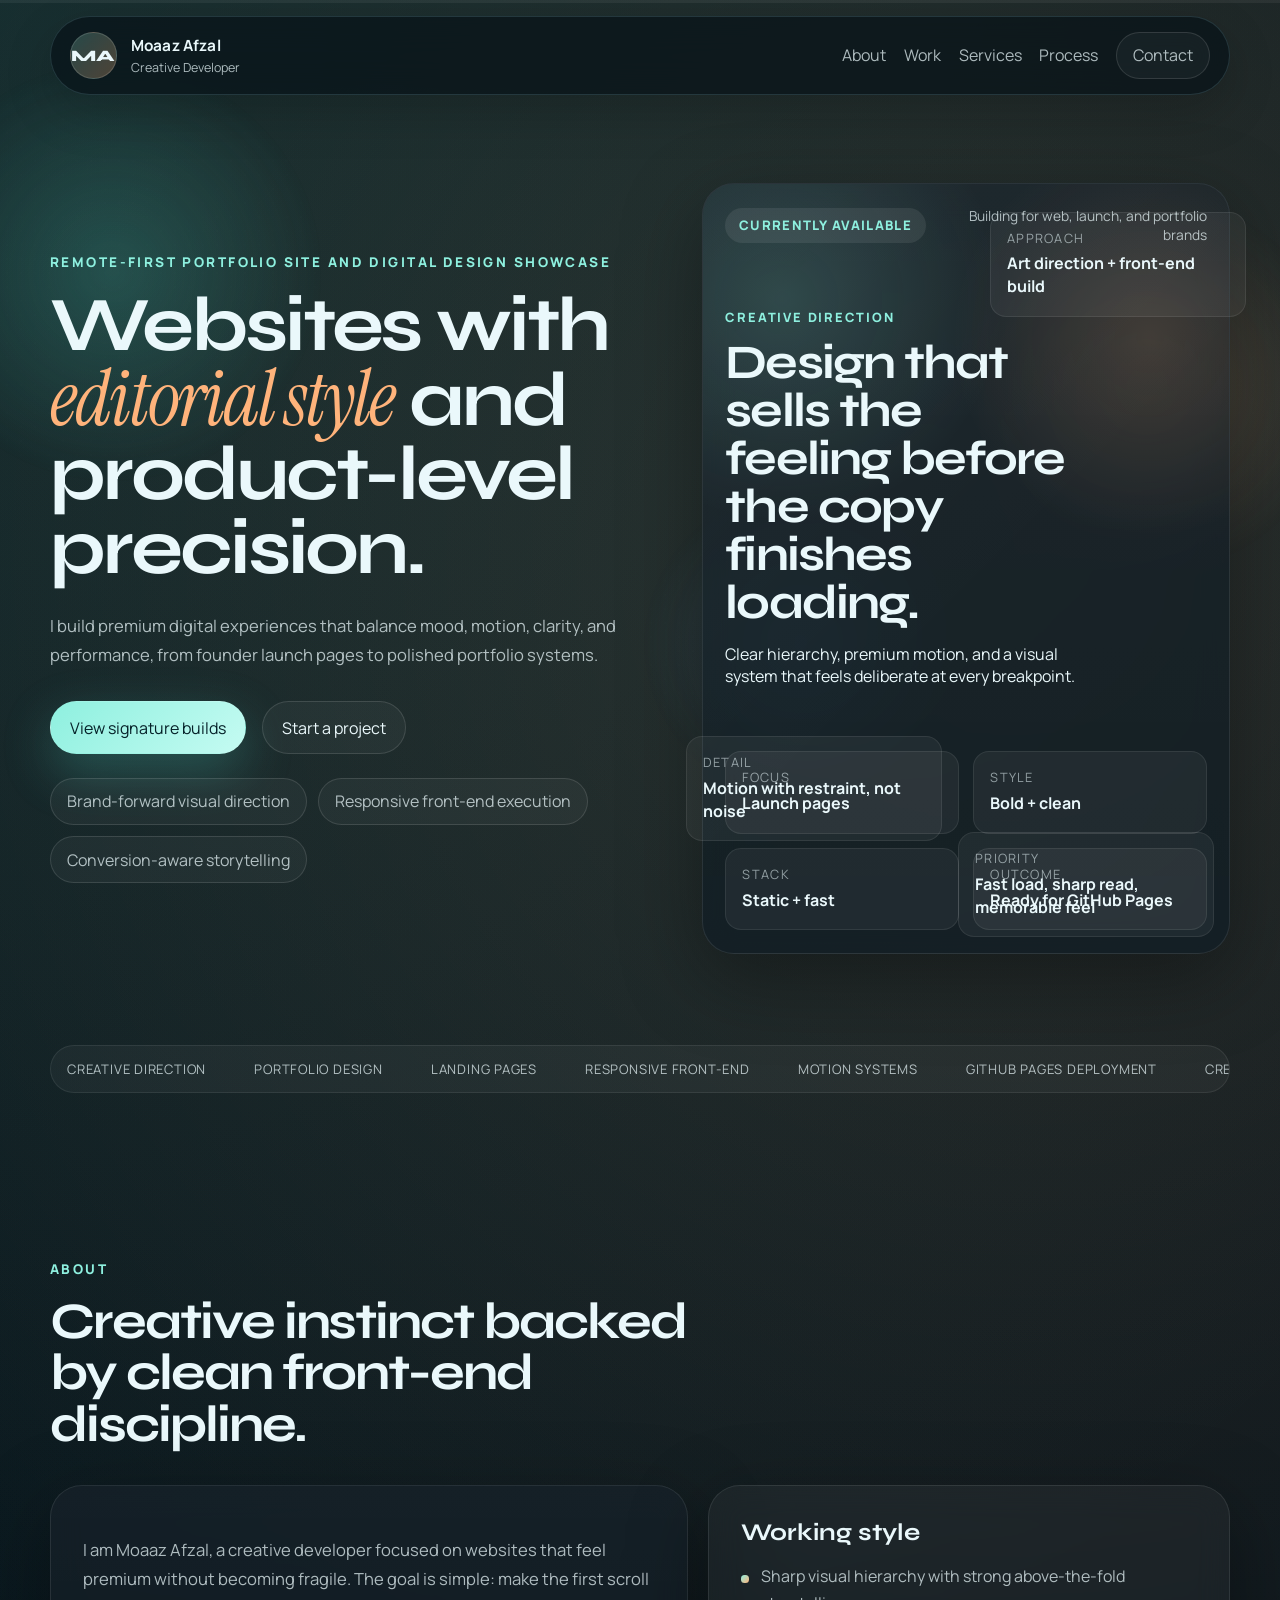
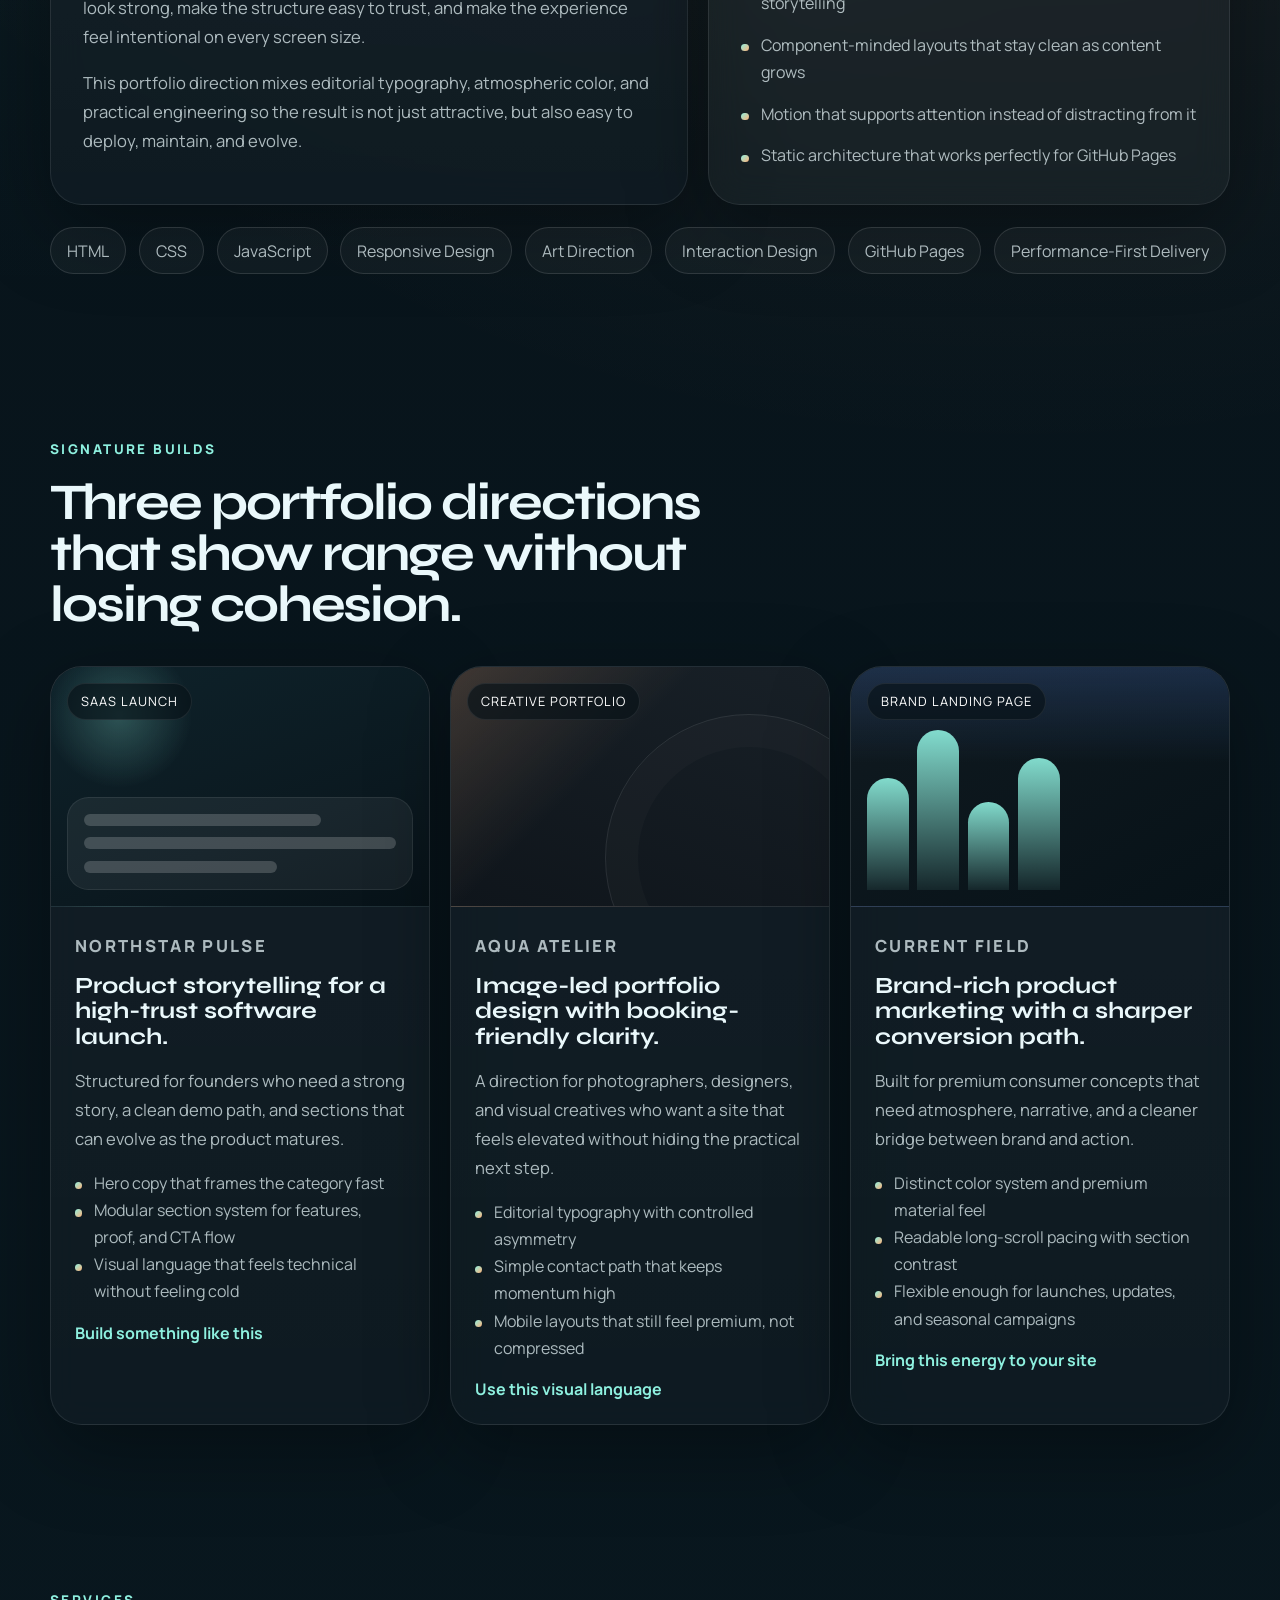
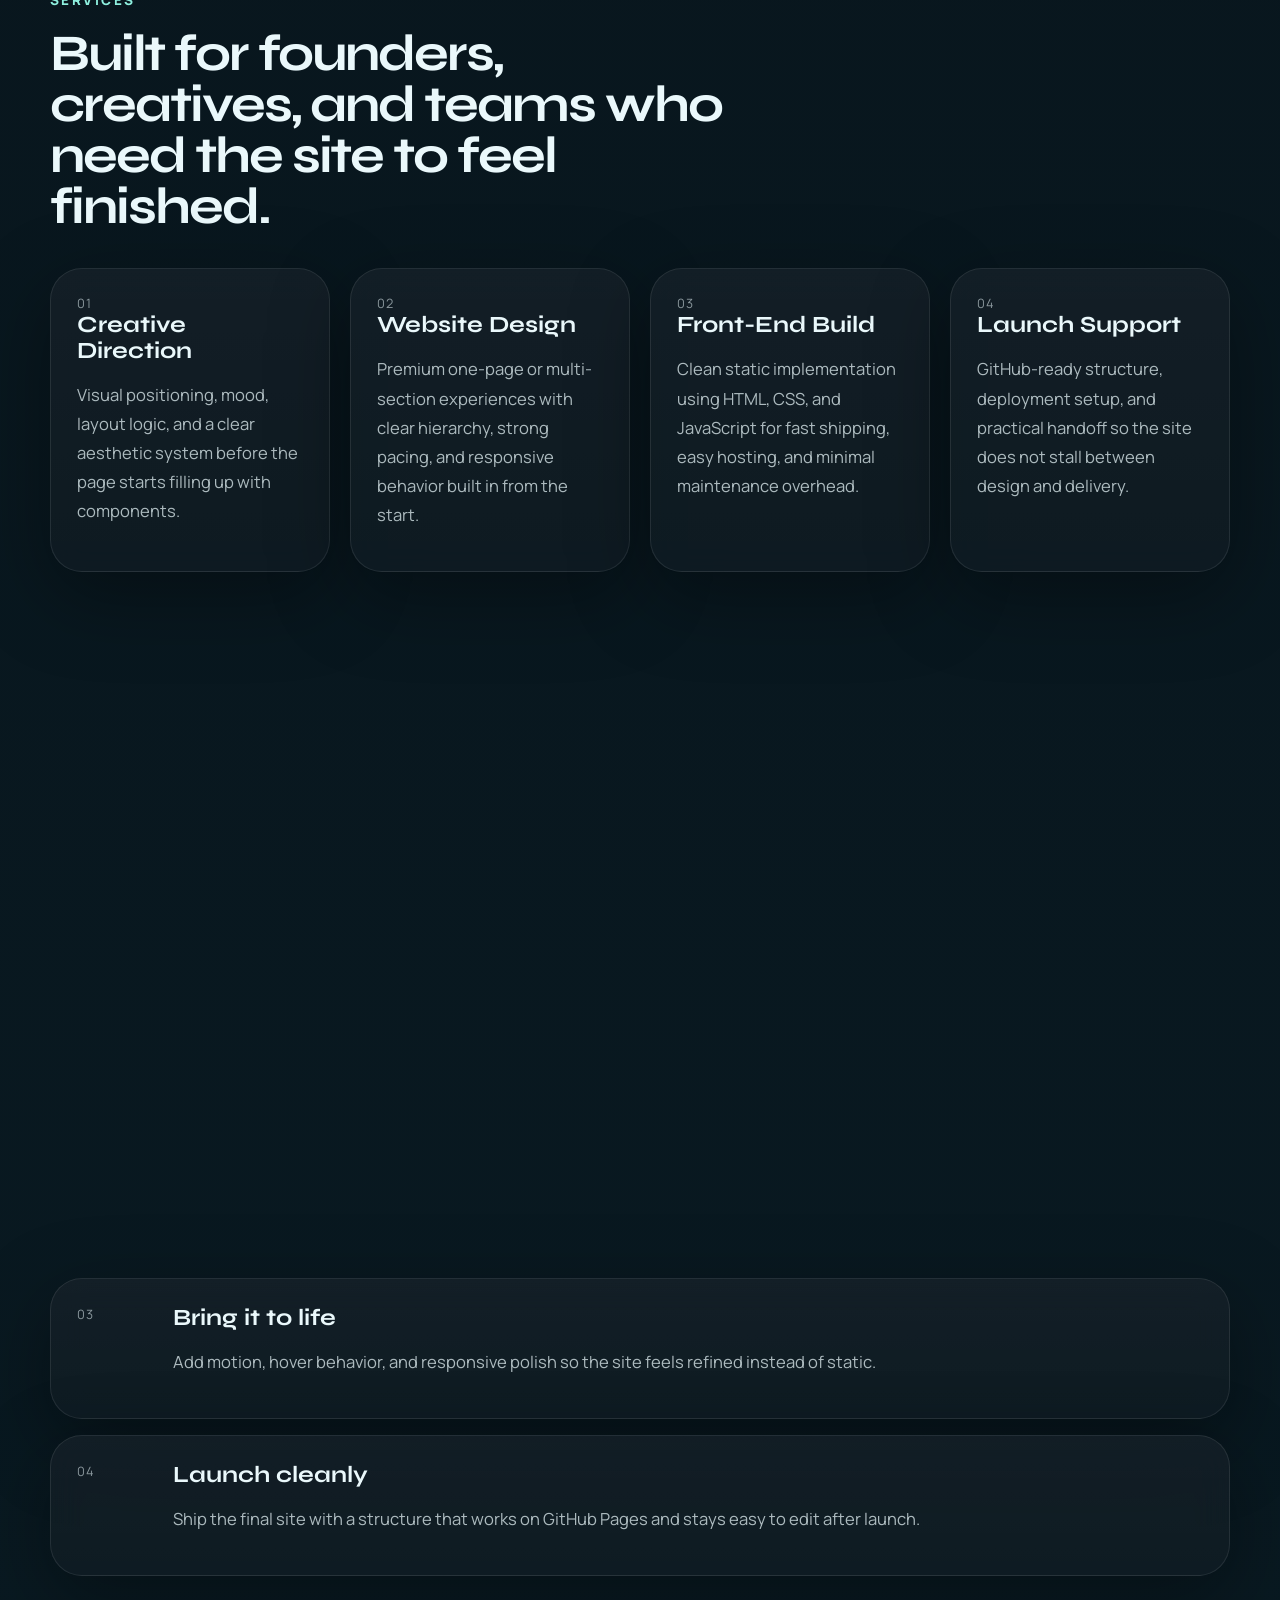
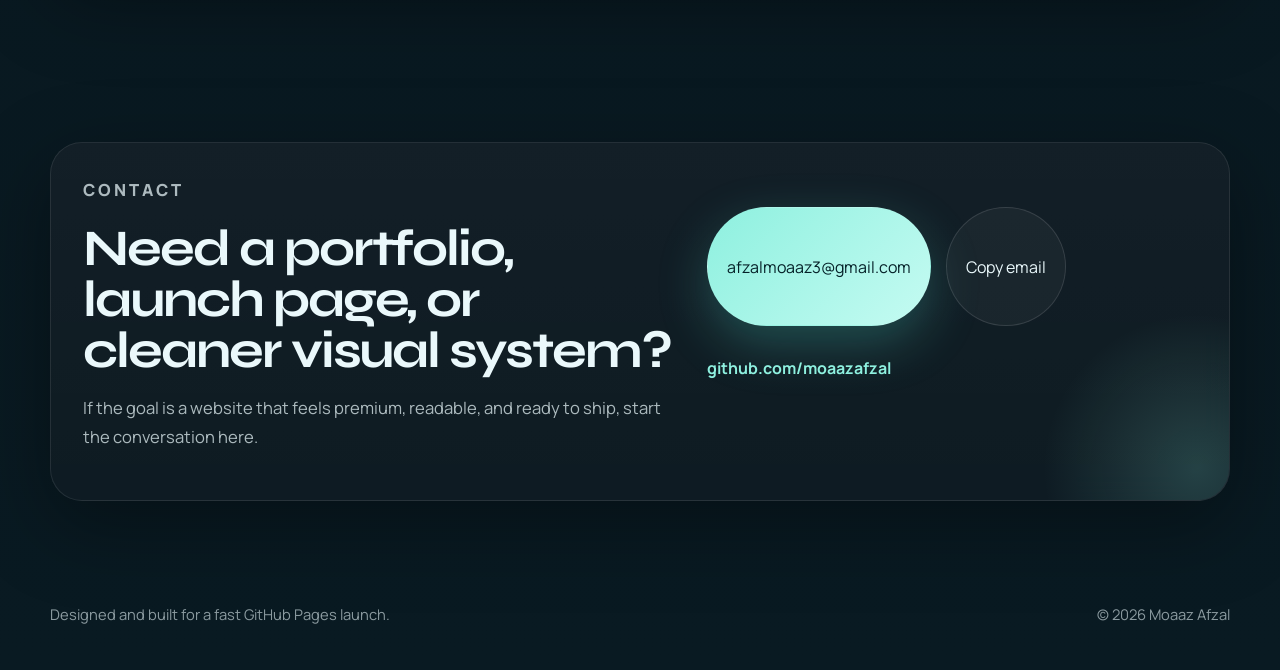
==== index.html @ 8d968d00 "Create portfolio site" ====
<!DOCTYPE html>
<html lang="en">
  <head>
    <meta charset="UTF-8" />
    <meta name="viewport" content="width=device-width, initial-scale=1.0" />
    <title>Moaaz Afzal | Creative Developer Portfolio</title>
    <meta
      name="description"
      content="Creative developer portfolio for Moaaz Afzal. Premium websites, launch-ready interfaces, and bold digital experiences."
    />
    <meta property="og:title" content="Moaaz Afzal | Creative Developer Portfolio" />
    <meta
      property="og:description"
      content="Premium websites, launch-ready interfaces, and bold digital experiences."
    />
    <meta property="og:type" content="website" />
    <link rel="icon" href="assets/favicon.svg" type="image/svg+xml" />
    <link rel="preconnect" href="https://fonts.googleapis.com" />
    <link rel="preconnect" href="https://fonts.gstatic.com" crossorigin />
    <link
      href="https://fonts.googleapis.com/css2?family=Instrument+Serif:ital@0;1&family=Manrope:wght@400;500;600;700;800&family=Syne:wght@500;700;800&display=swap"
      rel="stylesheet"
    />
    <link rel="stylesheet" href="styles.css" />
    <script defer src="script.js"></script>
  </head>
  <body>
    <div class="backdrop" aria-hidden="true">
      <span class="orb orb-a"></span>
      <span class="orb orb-b"></span>
      <span class="orb orb-c"></span>
      <span class="grid-overlay"></span>
      <span class="noise-overlay"></span>
    </div>

    <div class="scroll-progress" aria-hidden="true">
      <span id="scroll-progress-bar"></span>
    </div>

    <header class="site-header">
      <a class="brand" href="#top" aria-label="Back to top">
        <span class="brand-mark">MA</span>
        <span class="brand-copy">
          <strong>Moaaz Afzal</strong>
          <small>Creative Developer</small>
        </span>
      </a>

      <button
        class="menu-toggle"
        type="button"
        aria-expanded="false"
        aria-controls="site-nav"
      >
        Menu
      </button>

      <nav class="site-nav" id="site-nav">
        <a href="#about">About</a>
        <a href="#work">Work</a>
        <a href="#services">Services</a>
        <a href="#process">Process</a>
        <a href="#contact" class="nav-pill">Contact</a>
      </nav>
    </header>

    <main>
      <section class="section hero" id="top">
        <div class="hero-copy reveal">
          <p class="eyebrow">Remote-first portfolio site and digital design showcase</p>
          <h1>
            Websites with
            <span>editorial style</span>
            and product-level precision.
          </h1>
          <p class="lead">
            I build premium digital experiences that balance mood, motion, clarity,
            and performance, from founder launch pages to polished portfolio systems.
          </p>

          <div class="hero-actions">
            <a class="button button-primary" href="#work">View signature builds</a>
            <a class="button button-secondary" href="#contact">Start a project</a>
          </div>

          <ul class="hero-points">
            <li>Brand-forward visual direction</li>
            <li>Responsive front-end execution</li>
            <li>Conversion-aware storytelling</li>
          </ul>
        </div>

        <div class="hero-visual reveal">
          <article class="showcase-card tilt-card">
            <div class="showcase-header">
              <span class="pill">Currently available</span>
              <span class="status-indicator">Building for web, launch, and portfolio brands</span>
            </div>

            <div class="showcase-body">
              <p class="showcase-label">Creative direction</p>
              <h2>Design that sells the feeling before the copy finishes loading.</h2>
              <p>
                Clear hierarchy, premium motion, and a visual system that feels
                deliberate at every breakpoint.
              </p>
            </div>

            <div class="signal-grid">
              <div>
                <span>Focus</span>
                <strong>Launch pages</strong>
              </div>
              <div>
                <span>Style</span>
                <strong>Bold + clean</strong>
              </div>
              <div>
                <span>Stack</span>
                <strong>Static + fast</strong>
              </div>
              <div>
                <span>Outcome</span>
                <strong>Ready for GitHub Pages</strong>
              </div>
            </div>
          </article>

          <div class="floating-panel floating-panel-a">
            <span class="floating-label">Approach</span>
            <strong>Art direction + front-end build</strong>
          </div>

          <div class="floating-panel floating-panel-b">
            <span class="floating-label">Detail</span>
            <strong>Motion with restraint, not noise</strong>
          </div>

          <div class="floating-panel floating-panel-c">
            <span class="floating-label">Priority</span>
            <strong>Fast load, sharp read, memorable feel</strong>
          </div>
        </div>
      </section>

      <section class="section marquee-section reveal" aria-label="Portfolio disciplines">
        <div class="marquee">
          <div class="marquee-track">
            <span>Creative Direction</span>
            <span>Portfolio Design</span>
            <span>Landing Pages</span>
            <span>Responsive Front-End</span>
            <span>Motion Systems</span>
            <span>GitHub Pages Deployment</span>
            <span>Creative Direction</span>
            <span>Portfolio Design</span>
            <span>Landing Pages</span>
            <span>Responsive Front-End</span>
            <span>Motion Systems</span>
            <span>GitHub Pages Deployment</span>
          </div>
        </div>
      </section>

      <section class="section split-section" id="about">
        <div class="section-heading reveal">
          <p class="eyebrow">About</p>
          <h2>Creative instinct backed by clean front-end discipline.</h2>
        </div>

        <div class="split-grid">
          <article class="panel reveal">
            <p class="panel-copy">
              I am Moaaz Afzal, a creative developer focused on websites that feel
              premium without becoming fragile. The goal is simple: make the first
              scroll look strong, make the structure easy to trust, and make the
              experience feel intentional on every screen size.
            </p>
            <p class="panel-copy">
              This portfolio direction mixes editorial typography, atmospheric color,
              and practical engineering so the result is not just attractive, but
              also easy to deploy, maintain, and evolve.
            </p>
          </article>

          <aside class="panel panel-compact reveal">
            <h3>Working style</h3>
            <ul class="feature-list">
              <li>Sharp visual hierarchy with strong above-the-fold storytelling</li>
              <li>Component-minded layouts that stay clean as content grows</li>
              <li>Motion that supports attention instead of distracting from it</li>
              <li>Static architecture that works perfectly for GitHub Pages</li>
            </ul>
          </aside>
        </div>

        <div class="toolkit reveal">
          <span>HTML</span>
          <span>CSS</span>
          <span>JavaScript</span>
          <span>Responsive Design</span>
          <span>Art Direction</span>
          <span>Interaction Design</span>
          <span>GitHub Pages</span>
          <span>Performance-First Delivery</span>
        </div>
      </section>

      <section class="section" id="work">
        <div class="section-heading reveal">
          <p class="eyebrow">Signature Builds</p>
          <h2>Three portfolio directions that show range without losing cohesion.</h2>
        </div>

        <div class="projects-grid">
          <article class="project-card reveal">
            <div class="project-surface surface-saas">
              <span class="surface-chip">SaaS Launch</span>
              <div class="surface-window">
                <span></span>
                <span></span>
                <span></span>
              </div>
            </div>
            <div class="project-content">
              <p class="project-type">Northstar Pulse</p>
              <h3>Product storytelling for a high-trust software launch.</h3>
              <p>
                Structured for founders who need a strong story, a clean demo path,
                and sections that can evolve as the product matures.
              </p>
              <ul class="project-points">
                <li>Hero copy that frames the category fast</li>
                <li>Modular section system for features, proof, and CTA flow</li>
                <li>Visual language that feels technical without feeling cold</li>
              </ul>
              <a href="#contact" class="text-link">Build something like this</a>
            </div>
          </article>

          <article class="project-card reveal">
            <div class="project-surface surface-editorial">
              <span class="surface-chip">Creative Portfolio</span>
              <div class="surface-arc"></div>
            </div>
            <div class="project-content">
              <p class="project-type">Aqua Atelier</p>
              <h3>Image-led portfolio design with booking-friendly clarity.</h3>
              <p>
                A direction for photographers, designers, and visual creatives who
                want a site that feels elevated without hiding the practical next step.
              </p>
              <ul class="project-points">
                <li>Editorial typography with controlled asymmetry</li>
                <li>Simple contact path that keeps momentum high</li>
                <li>Mobile layouts that still feel premium, not compressed</li>
              </ul>
              <a href="#contact" class="text-link">Use this visual language</a>
            </div>
          </article>

          <article class="project-card reveal">
            <div class="project-surface surface-brand">
              <span class="surface-chip">Brand Landing Page</span>
              <div class="surface-stripes">
                <span></span>
                <span></span>
                <span></span>
                <span></span>
              </div>
            </div>
            <div class="project-content">
              <p class="project-type">Current Field</p>
              <h3>Brand-rich product marketing with a sharper conversion path.</h3>
              <p>
                Built for premium consumer concepts that need atmosphere, narrative,
                and a cleaner bridge between brand and action.
              </p>
              <ul class="project-points">
                <li>Distinct color system and premium material feel</li>
                <li>Readable long-scroll pacing with section contrast</li>
                <li>Flexible enough for launches, updates, and seasonal campaigns</li>
              </ul>
              <a href="#contact" class="text-link">Bring this energy to your site</a>
            </div>
          </article>
        </div>
      </section>

      <section class="section" id="services">
        <div class="section-heading reveal">
          <p class="eyebrow">Services</p>
          <h2>Built for founders, creatives, and teams who need the site to feel finished.</h2>
        </div>

        <div class="services-grid">
          <article class="service-card reveal">
            <span class="service-index">01</span>
            <h3>Creative Direction</h3>
            <p>
              Visual positioning, mood, layout logic, and a clear aesthetic system
              before the page starts filling up with components.
            </p>
          </article>

          <article class="service-card reveal">
            <span class="service-index">02</span>
            <h3>Website Design</h3>
            <p>
              Premium one-page or multi-section experiences with clear hierarchy,
              strong pacing, and responsive behavior built in from the start.
            </p>
          </article>

          <article class="service-card reveal">
            <span class="service-index">03</span>
            <h3>Front-End Build</h3>
            <p>
              Clean static implementation using HTML, CSS, and JavaScript for fast
              shipping, easy hosting, and minimal maintenance overhead.
            </p>
          </article>

          <article class="service-card reveal">
            <span class="service-index">04</span>
            <h3>Launch Support</h3>
            <p>
              GitHub-ready structure, deployment setup, and practical handoff so the
              site does not stall between design and delivery.
            </p>
          </article>
        </div>
      </section>

      <section class="section" id="process">
        <div class="section-heading reveal">
          <p class="eyebrow">Process</p>
          <h2>A lean workflow that keeps design quality high and execution tight.</h2>
        </div>

        <div class="timeline">
          <article class="timeline-step reveal">
            <span class="timeline-number">01</span>
            <div>
              <h3>Frame the story</h3>
              <p>
                Decide what the visitor should feel, understand, and do in the first
                sixty seconds of the experience.
              </p>
            </div>
          </article>

          <article class="timeline-step reveal">
            <span class="timeline-number">02</span>
            <div>
              <h3>Shape the interface</h3>
              <p>
                Build a layout system with intentional contrast, readable rhythm,
                and components that can scale with the content.
              </p>
            </div>
          </article>

          <article class="timeline-step reveal">
            <span class="timeline-number">03</span>
            <div>
              <h3>Bring it to life</h3>
              <p>
                Add motion, hover behavior, and responsive polish so the site feels
                refined instead of static.
              </p>
            </div>
          </article>

          <article class="timeline-step reveal">
            <span class="timeline-number">04</span>
            <div>
              <h3>Launch cleanly</h3>
              <p>
                Ship the final site with a structure that works on GitHub Pages and
                stays easy to edit after launch.
              </p>
            </div>
          </article>
        </div>
      </section>

      <section class="section contact-section" id="contact">
        <div class="contact-panel reveal">
          <div class="contact-copy">
            <p class="eyebrow">Contact</p>
            <h2>Need a portfolio, launch page, or cleaner visual system?</h2>
            <p>
              If the goal is a website that feels premium, readable, and ready to
              ship, start the conversation here.
            </p>
          </div>

          <div class="contact-actions">
            <a class="button button-primary" href="mailto:afzalmoaaz3@gmail.com">
              afzalmoaaz3@gmail.com
            </a>
            <button class="button button-secondary" id="copy-email" type="button">
              Copy email
            </button>
            <a class="text-link contact-link" href="https://github.com/moaazafzal" target="_blank" rel="noreferrer">
              github.com/moaazafzal
            </a>
          </div>
        </div>
      </section>
    </main>

    <footer class="site-footer">
      <p>Designed and built for a fast GitHub Pages launch.</p>
      <p>&copy; <span id="year"></span> Moaaz Afzal</p>
    </footer>
  </body>
</html>
---- styles.css ----
:root {
  --bg: #071218;
  --bg-soft: rgba(255, 255, 255, 0.05);
  --surface: rgba(10, 22, 30, 0.74);
  --surface-strong: rgba(8, 18, 24, 0.9);
  --line: rgba(173, 241, 255, 0.14);
  --text: #eaf8fb;
  --muted: rgba(234, 248, 251, 0.72);
  --accent: #8ef0df;
  --accent-strong: #4fd2c2;
  --accent-alt: #ffb37b;
  --shadow: 0 24px 80px rgba(0, 0, 0, 0.34);
  --radius-xl: 32px;
  --radius-lg: 22px;
  --radius-md: 16px;
  --max-width: 1180px;
}

*,
*::before,
*::after {
  box-sizing: border-box;
}

html {
  scroll-behavior: smooth;
}

body {
  margin: 0;
  min-height: 100vh;
  font-family: "Manrope", sans-serif;
  color: var(--text);
  background:
    radial-gradient(circle at top left, rgba(79, 210, 194, 0.12), transparent 34%),
    radial-gradient(circle at 80% 10%, rgba(255, 179, 123, 0.14), transparent 30%),
    linear-gradient(180deg, #071218 0%, #08141b 30%, #091a22 100%);
  overflow-x: hidden;
}

::selection {
  background: rgba(142, 240, 223, 0.28);
  color: #fff;
}

a {
  color: inherit;
  text-decoration: none;
}

img {
  max-width: 100%;
  display: block;
}

button,
a.button {
  font: inherit;
}

.backdrop {
  position: fixed;
  inset: 0;
  pointer-events: none;
  overflow: hidden;
  z-index: -1;
}

.orb {
  position: absolute;
  border-radius: 999px;
  filter: blur(10px);
  opacity: 0.8;
  animation: float 16s ease-in-out infinite;
}

.orb-a {
  width: 26rem;
  height: 26rem;
  left: -6rem;
  top: 4rem;
  background: radial-gradient(circle, rgba(80, 221, 201, 0.26), transparent 72%);
}

.orb-b {
  width: 24rem;
  height: 24rem;
  right: -4rem;
  top: 12rem;
  background: radial-gradient(circle, rgba(255, 179, 123, 0.24), transparent 70%);
  animation-delay: -6s;
}

.orb-c {
  width: 20rem;
  height: 20rem;
  left: 50%;
  bottom: 6rem;
  background: radial-gradient(circle, rgba(91, 171, 255, 0.18), transparent 70%);
  animation-delay: -12s;
}

.grid-overlay {
  position: absolute;
  inset: 0;
  background-image:
    linear-gradient(rgba(255, 255, 255, 0.04) 1px, transparent 1px),
    linear-gradient(90deg, rgba(255, 255, 255, 0.04) 1px, transparent 1px);
  background-size: 4.5rem 4.5rem;
  mask-image: linear-gradient(180deg, rgba(0, 0, 0, 0.6), transparent 92%);
  opacity: 0.18;
}

.noise-overlay {
  position: absolute;
  inset: 0;
  background-image:
    radial-gradient(rgba(255, 255, 255, 0.08) 0.8px, transparent 0.8px);
  background-size: 14px 14px;
  opacity: 0.05;
}

.scroll-progress {
  position: fixed;
  inset: 0 0 auto;
  height: 3px;
  background: rgba(255, 255, 255, 0.06);
  z-index: 30;
}

#scroll-progress-bar {
  display: block;
  width: 0;
  height: 100%;
  background: linear-gradient(90deg, var(--accent), var(--accent-alt));
  box-shadow: 0 0 20px rgba(79, 210, 194, 0.45);
}

.site-header,
.section,
.site-footer {
  width: min(calc(100% - 2rem), var(--max-width));
  margin: 0 auto;
}

.site-header {
  position: sticky;
  top: 1rem;
  z-index: 20;
  display: flex;
  align-items: center;
  justify-content: space-between;
  gap: 1rem;
  margin-top: 1rem;
  padding: 0.95rem 1.2rem;
  border: 1px solid var(--line);
  border-radius: 999px;
  background: rgba(8, 18, 24, 0.72);
  backdrop-filter: blur(18px);
  box-shadow: 0 18px 48px rgba(0, 0, 0, 0.18);
}

.brand {
  display: flex;
  align-items: center;
  gap: 0.9rem;
}

.brand-mark {
  display: grid;
  place-items: center;
  width: 2.9rem;
  height: 2.9rem;
  border-radius: 50%;
  font-family: "Syne", sans-serif;
  font-weight: 800;
  background:
    linear-gradient(135deg, rgba(142, 240, 223, 0.22), rgba(255, 179, 123, 0.28));
  border: 1px solid rgba(255, 255, 255, 0.14);
}

.brand-copy {
  display: flex;
  flex-direction: column;
  gap: 0.15rem;
}

.brand-copy strong {
  font-size: 0.96rem;
  letter-spacing: 0.01em;
}

.brand-copy small {
  color: var(--muted);
  font-size: 0.78rem;
}

.site-nav {
  display: flex;
  align-items: center;
  gap: 1.1rem;
}

.site-nav a {
  color: var(--muted);
  transition: color 180ms ease;
}

.site-nav a:hover,
.site-nav a:focus-visible {
  color: var(--text);
}

.nav-pill {
  padding: 0.7rem 1rem;
  border-radius: 999px;
  border: 1px solid rgba(255, 255, 255, 0.12);
  background: rgba(255, 255, 255, 0.04);
}

.menu-toggle {
  display: none;
  padding: 0.7rem 1rem;
  border: 1px solid var(--line);
  border-radius: 999px;
  color: var(--text);
  background: rgba(255, 255, 255, 0.04);
  cursor: pointer;
}

.section {
  padding: 5.2rem 0;
}

.hero {
  display: grid;
  grid-template-columns: minmax(0, 1.08fr) minmax(0, 0.92fr);
  gap: 2rem;
  align-items: center;
  padding-top: 5.5rem;
}

.eyebrow {
  margin: 0 0 1.15rem;
  color: var(--accent);
  font-size: 0.84rem;
  font-weight: 800;
  letter-spacing: 0.18em;
  text-transform: uppercase;
}

.hero h1,
.section-heading h2,
.contact-copy h2 {
  margin: 0;
  font-family: "Syne", sans-serif;
  font-size: clamp(2.7rem, 6vw, 5.6rem);
  line-height: 0.96;
  letter-spacing: -0.04em;
}

.hero h1 span {
  display: inline-block;
  color: var(--accent-alt);
  font-family: "Instrument Serif", serif;
  font-style: italic;
  font-weight: 400;
  letter-spacing: -0.03em;
}

.lead,
.panel-copy,
.project-content p,
.service-card p,
.timeline-step p,
.contact-copy p {
  color: var(--muted);
  line-height: 1.75;
  font-size: 1.04rem;
}

.lead {
  max-width: 40rem;
  margin: 1.6rem 0 0;
}

.hero-actions,
.contact-actions {
  display: flex;
  flex-wrap: wrap;
  gap: 0.95rem;
  margin: 2rem 0 1.5rem;
}

.button {
  display: inline-flex;
  align-items: center;
  justify-content: center;
  gap: 0.5rem;
  min-height: 3.25rem;
  padding: 0.9rem 1.2rem;
  border-radius: 999px;
  border: 1px solid transparent;
  cursor: pointer;
  transition:
    transform 180ms ease,
    box-shadow 180ms ease,
    border-color 180ms ease,
    background 180ms ease;
}

.button:hover,
.button:focus-visible {
  transform: translateY(-2px);
}

.button-primary {
  background: linear-gradient(135deg, var(--accent), #c5fbf2);
  color: #052128;
  box-shadow: 0 18px 50px rgba(79, 210, 194, 0.28);
  font-weight: 800;
}

.button-secondary {
  background: rgba(255, 255, 255, 0.04);
  border-color: rgba(255, 255, 255, 0.12);
  color: var(--text);
}

.hero-points,
.feature-list,
.project-points {
  list-style: none;
  padding: 0;
  margin: 0;
}

.hero-points {
  display: flex;
  flex-wrap: wrap;
  gap: 0.7rem;
}

.hero-points li,
.toolkit span {
  padding: 0.72rem 1rem;
  border-radius: 999px;
  border: 1px solid rgba(255, 255, 255, 0.12);
  background: rgba(255, 255, 255, 0.04);
  color: var(--muted);
}

.hero-visual {
  position: relative;
  min-height: 34rem;
}

.showcase-card,
.panel,
.project-card,
.service-card,
.timeline-step,
.contact-panel {
  background:
    linear-gradient(180deg, rgba(255, 255, 255, 0.04), rgba(255, 255, 255, 0.02)),
    var(--surface);
  border: 1px solid rgba(255, 255, 255, 0.09);
  border-radius: var(--radius-xl);
  box-shadow: var(--shadow);
  backdrop-filter: blur(16px);
}

.showcase-card {
  position: relative;
  padding: 1.4rem;
  overflow: hidden;
  transform-style: preserve-3d;
  transition: transform 220ms ease;
  will-change: transform;
}

.showcase-card::before {
  content: "";
  position: absolute;
  inset: 0;
  background:
    radial-gradient(circle at 15% 15%, rgba(142, 240, 223, 0.16), transparent 28%),
    radial-gradient(circle at 85% 20%, rgba(255, 179, 123, 0.14), transparent 26%),
    linear-gradient(135deg, rgba(255, 255, 255, 0.03), transparent 55%);
  pointer-events: none;
}

.showcase-header,
.showcase-body,
.signal-grid {
  position: relative;
  z-index: 1;
}

.showcase-header {
  display: flex;
  align-items: center;
  justify-content: space-between;
  gap: 1rem;
}

.pill {
  display: inline-flex;
  align-items: center;
  gap: 0.45rem;
  padding: 0.55rem 0.85rem;
  border-radius: 999px;
  background: rgba(255, 255, 255, 0.08);
  color: var(--accent);
  font-size: 0.82rem;
  font-weight: 800;
  text-transform: uppercase;
  letter-spacing: 0.1em;
}

.status-indicator {
  color: var(--muted);
  font-size: 0.86rem;
  max-width: 16rem;
  text-align: right;
}

.showcase-body {
  padding: 4rem 0 3rem;
}

.showcase-label,
.project-type {
  margin: 0 0 0.8rem;
  color: var(--accent);
  font-size: 0.8rem;
  font-weight: 800;
  letter-spacing: 0.14em;
  text-transform: uppercase;
}

.showcase-body h2 {
  margin: 0;
  max-width: 22rem;
  font-family: "Syne", sans-serif;
  font-size: clamp(2rem, 4vw, 3rem);
  line-height: 1;
  letter-spacing: -0.04em;
}

.showcase-body p:last-child {
  max-width: 22rem;
}

.signal-grid {
  display: grid;
  grid-template-columns: repeat(2, minmax(0, 1fr));
  gap: 0.9rem;
}

.signal-grid div,
.floating-panel {
  padding: 1rem 1rem 1.1rem;
  border-radius: var(--radius-md);
  background: rgba(255, 255, 255, 0.05);
  border: 1px solid rgba(255, 255, 255, 0.08);
}

.signal-grid span,
.floating-label,
.service-index,
.timeline-number {
  display: block;
  color: rgba(234, 248, 251, 0.56);
  font-size: 0.8rem;
  letter-spacing: 0.1em;
  text-transform: uppercase;
}

.signal-grid strong,
.floating-panel strong {
  display: block;
  margin-top: 0.35rem;
  font-size: 1rem;
  line-height: 1.45;
}

.floating-panel {
  position: absolute;
  max-width: 16rem;
  animation: bob 12s ease-in-out infinite;
}

.floating-panel-a {
  top: 1.8rem;
  right: -1rem;
}

.floating-panel-b {
  bottom: 7rem;
  left: -1rem;
  animation-delay: -5s;
}

.floating-panel-c {
  right: 1rem;
  bottom: 1rem;
  animation-delay: -9s;
}

.marquee-section {
  padding-top: 0.5rem;
}

.marquee {
  overflow: hidden;
  border: 1px solid rgba(255, 255, 255, 0.08);
  border-radius: 999px;
  background: rgba(255, 255, 255, 0.04);
}

.marquee-track {
  display: flex;
  gap: 1rem;
  width: max-content;
  padding: 0.9rem 0;
  animation: marquee 24s linear infinite;
}

.marquee-track span {
  padding: 0 1rem;
  color: var(--muted);
  letter-spacing: 0.06em;
  text-transform: uppercase;
  font-size: 0.82rem;
  white-space: nowrap;
}

.split-section .section-heading,
#work .section-heading,
#services .section-heading,
#process .section-heading {
  max-width: 42rem;
  margin-bottom: 2.2rem;
}

.section-heading h2,
.contact-copy h2 {
  font-size: clamp(2.1rem, 4vw, 3.6rem);
  line-height: 1;
}

.split-grid {
  display: grid;
  grid-template-columns: minmax(0, 1.1fr) minmax(0, 0.9fr);
  gap: 1.3rem;
}

.panel {
  padding: 2rem;
}

.panel h3 {
  margin-top: 0;
  margin-bottom: 1rem;
  font-family: "Syne", sans-serif;
  font-size: 1.5rem;
}

.panel-compact {
  background: rgba(255, 255, 255, 0.04);
}

.feature-list {
  display: grid;
  gap: 0.9rem;
}

.feature-list li,
.project-points li {
  position: relative;
  padding-left: 1.2rem;
  color: var(--muted);
  line-height: 1.7;
}

.feature-list li::before,
.project-points li::before {
  content: "";
  position: absolute;
  left: 0;
  top: 0.78rem;
  width: 0.45rem;
  height: 0.45rem;
  border-radius: 50%;
  background: linear-gradient(135deg, var(--accent), var(--accent-alt));
}

.toolkit {
  display: flex;
  flex-wrap: wrap;
  gap: 0.8rem;
  margin-top: 1.4rem;
}

.projects-grid,
.services-grid {
  display: grid;
  grid-template-columns: repeat(3, minmax(0, 1fr));
  gap: 1.25rem;
}

.project-card {
  overflow: hidden;
}

.project-surface {
  position: relative;
  min-height: 15rem;
  padding: 1rem;
  border-bottom: 1px solid rgba(255, 255, 255, 0.08);
  overflow: hidden;
}

.surface-chip {
  position: relative;
  z-index: 1;
  display: inline-flex;
  padding: 0.55rem 0.8rem;
  border-radius: 999px;
  background: rgba(8, 18, 24, 0.68);
  border: 1px solid rgba(255, 255, 255, 0.08);
  color: #fff;
  font-size: 0.8rem;
  letter-spacing: 0.08em;
  text-transform: uppercase;
}

.surface-saas {
  background:
    radial-gradient(circle at 18% 20%, rgba(142, 240, 223, 0.25), transparent 20%),
    linear-gradient(160deg, #0e222a 0%, #0b1920 65%, #071218 100%);
}

.surface-window {
  position: absolute;
  inset: auto 1rem 1rem;
  padding: 1rem;
  border-radius: 1.35rem;
  background: rgba(255, 255, 255, 0.06);
  border: 1px solid rgba(255, 255, 255, 0.08);
}

.surface-window span {
  display: block;
  height: 0.75rem;
  border-radius: 999px;
  background: rgba(255, 255, 255, 0.18);
}

.surface-window span + span {
  margin-top: 0.7rem;
}

.surface-window span:nth-child(1) {
  width: 76%;
}

.surface-window span:nth-child(2) {
  width: 100%;
}

.surface-window span:nth-child(3) {
  width: 62%;
}

.surface-editorial {
  background:
    linear-gradient(135deg, rgba(255, 179, 123, 0.18), transparent 40%),
    linear-gradient(200deg, #182027 0%, #0f151b 100%);
}

.surface-arc {
  position: absolute;
  right: -4rem;
  bottom: -6rem;
  width: 18rem;
  height: 18rem;
  border-radius: 50%;
  border: 1px solid rgba(255, 255, 255, 0.1);
  box-shadow: inset 0 0 0 2rem rgba(255, 255, 255, 0.02);
}

.surface-brand {
  background:
    linear-gradient(180deg, rgba(94, 146, 255, 0.18), transparent 40%),
    linear-gradient(150deg, #101a20 0%, #071218 100%);
}

.surface-stripes {
  position: absolute;
  inset: auto 1rem 1rem;
  display: flex;
  gap: 0.55rem;
  align-items: end;
}

.surface-stripes span {
  width: 2.6rem;
  border-radius: 999px 999px 0 0;
  background: linear-gradient(180deg, rgba(142, 240, 223, 0.9), rgba(142, 240, 223, 0.08));
}

.surface-stripes span:nth-child(1) {
  height: 7rem;
}

.surface-stripes span:nth-child(2) {
  height: 10rem;
}

.surface-stripes span:nth-child(3) {
  height: 5.5rem;
}

.surface-stripes span:nth-child(4) {
  height: 8.2rem;
}

.project-content {
  padding: 1.5rem;
}

.project-content h3,
.service-card h3,
.timeline-step h3 {
  margin: 0 0 0.9rem;
  font-family: "Syne", sans-serif;
  font-size: 1.45rem;
  line-height: 1.1;
}

.text-link {
  display: inline-flex;
  margin-top: 1rem;
  color: var(--accent);
  font-weight: 700;
  gap: 0.45rem;
}

.text-link:hover,
.text-link:focus-visible {
  color: #d9fffa;
}

.services-grid {
  grid-template-columns: repeat(4, minmax(0, 1fr));
}

.service-card,
.timeline-step {
  padding: 1.6rem;
}

.timeline {
  display: grid;
  gap: 1rem;
}

.timeline-step {
  display: grid;
  grid-template-columns: 5rem minmax(0, 1fr);
  gap: 1rem;
  align-items: start;
}

.contact-section {
  padding-bottom: 5.5rem;
}

.contact-panel {
  display: grid;
  grid-template-columns: minmax(0, 1.1fr) minmax(0, 0.9fr);
  gap: 1.5rem;
  padding: 2rem;
  overflow: hidden;
}

.contact-panel::before {
  content: "";
  position: absolute;
  inset: auto -8rem -8rem auto;
  width: 20rem;
  height: 20rem;
  border-radius: 50%;
  background: radial-gradient(circle, rgba(142, 240, 223, 0.18), transparent 68%);
}

.contact-panel {
  position: relative;
}

.contact-copy,
.contact-actions {
  position: relative;
  z-index: 1;
}

.contact-link {
  font-size: 1rem;
}

.site-footer {
  display: flex;
  align-items: center;
  justify-content: space-between;
  gap: 1rem;
  padding: 0 0 2rem;
  color: rgba(234, 248, 251, 0.58);
  font-size: 0.92rem;
}

.reveal {
  opacity: 0;
  transform: translateY(30px);
  transition:
    opacity 700ms ease,
    transform 700ms ease;
}

.reveal.is-visible {
  opacity: 1;
  transform: translateY(0);
}

@keyframes float {
  0%,
  100% {
    transform: translate3d(0, 0, 0);
  }
  50% {
    transform: translate3d(0, 18px, 0);
  }
}

@keyframes bob {
  0%,
  100% {
    transform: translate3d(0, 0, 0);
  }
  50% {
    transform: translate3d(0, -10px, 0);
  }
}

@keyframes marquee {
  0% {
    transform: translateX(0);
  }
  100% {
    transform: translateX(-50%);
  }
}

@media (max-width: 1024px) {
  .hero,
  .split-grid,
  .contact-panel,
  .projects-grid,
  .services-grid {
    grid-template-columns: 1fr;
  }

  .hero-visual {
    min-height: auto;
    padding-bottom: 8rem;
  }

  .floating-panel-a {
    right: 0;
  }

  .floating-panel-b {
    left: 0;
  }

  .floating-panel-c {
    right: 1.5rem;
  }

  .services-grid {
    grid-template-columns: repeat(2, minmax(0, 1fr));
  }
}

@media (max-width: 820px) {
  .menu-toggle {
    display: inline-flex;
  }

  .site-nav {
    position: absolute;
    top: calc(100% + 0.8rem);
    right: 0;
    left: 0;
    display: none;
    flex-direction: column;
    align-items: flex-start;
    padding: 1rem;
    border: 1px solid var(--line);
    border-radius: 1.4rem;
    background: rgba(8, 18, 24, 0.95);
  }

  .site-nav.is-open {
    display: flex;
  }

  .site-header {
    border-radius: 1.4rem;
    align-items: flex-start;
  }

  .hero {
    padding-top: 4rem;
  }

  .hero h1,
  .section-heading h2,
  .contact-copy h2 {
    font-size: clamp(2.3rem, 10vw, 4rem);
  }

  .signal-grid {
    grid-template-columns: 1fr;
  }

  .timeline-step {
    grid-template-columns: 1fr;
  }

  .site-footer {
    flex-direction: column;
    align-items: flex-start;
  }
}

@media (max-width: 640px) {
  .site-header,
  .section,
  .site-footer {
    width: min(calc(100% - 1.25rem), var(--max-width));
  }

  .section {
    padding: 4rem 0;
  }

  .hero-actions,
  .contact-actions {
    flex-direction: column;
    align-items: stretch;
  }

  .button {
    width: 100%;
  }

  .hero-points,
  .toolkit {
    flex-direction: column;
  }

  .floating-panel {
    position: static;
    margin-top: 1rem;
    max-width: none;
  }

  .hero-visual {
    display: grid;
    gap: 1rem;
    padding-bottom: 0;
  }

  .services-grid {
    grid-template-columns: 1fr;
  }

  .panel,
  .service-card,
  .timeline-step,
  .contact-panel,
  .project-content {
    padding: 1.3rem;
  }
}

@media (prefers-reduced-motion: reduce) {
  html {
    scroll-behavior: auto;
  }

  *,
  *::before,
  *::after {
    animation: none !important;
    transition: none !important;
  }

  .reveal {
    opacity: 1;
    transform: none;
  }
}
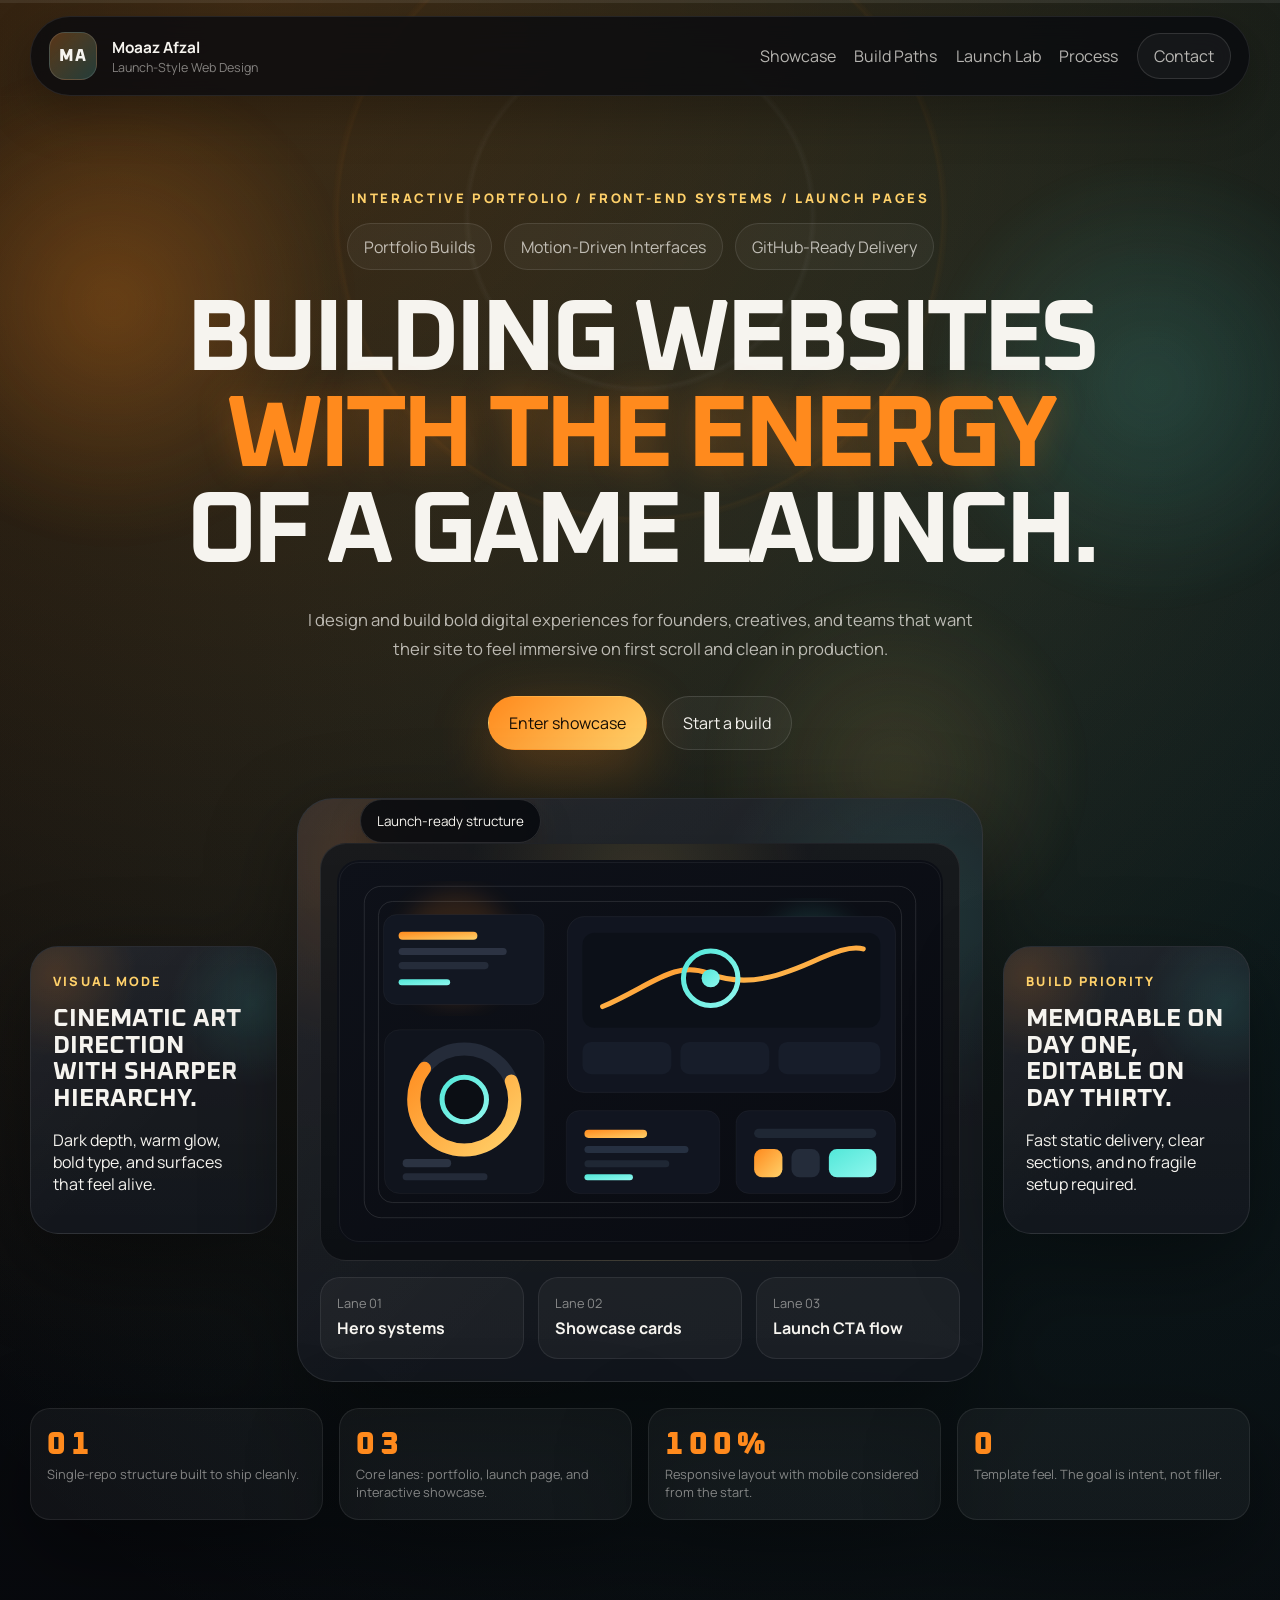
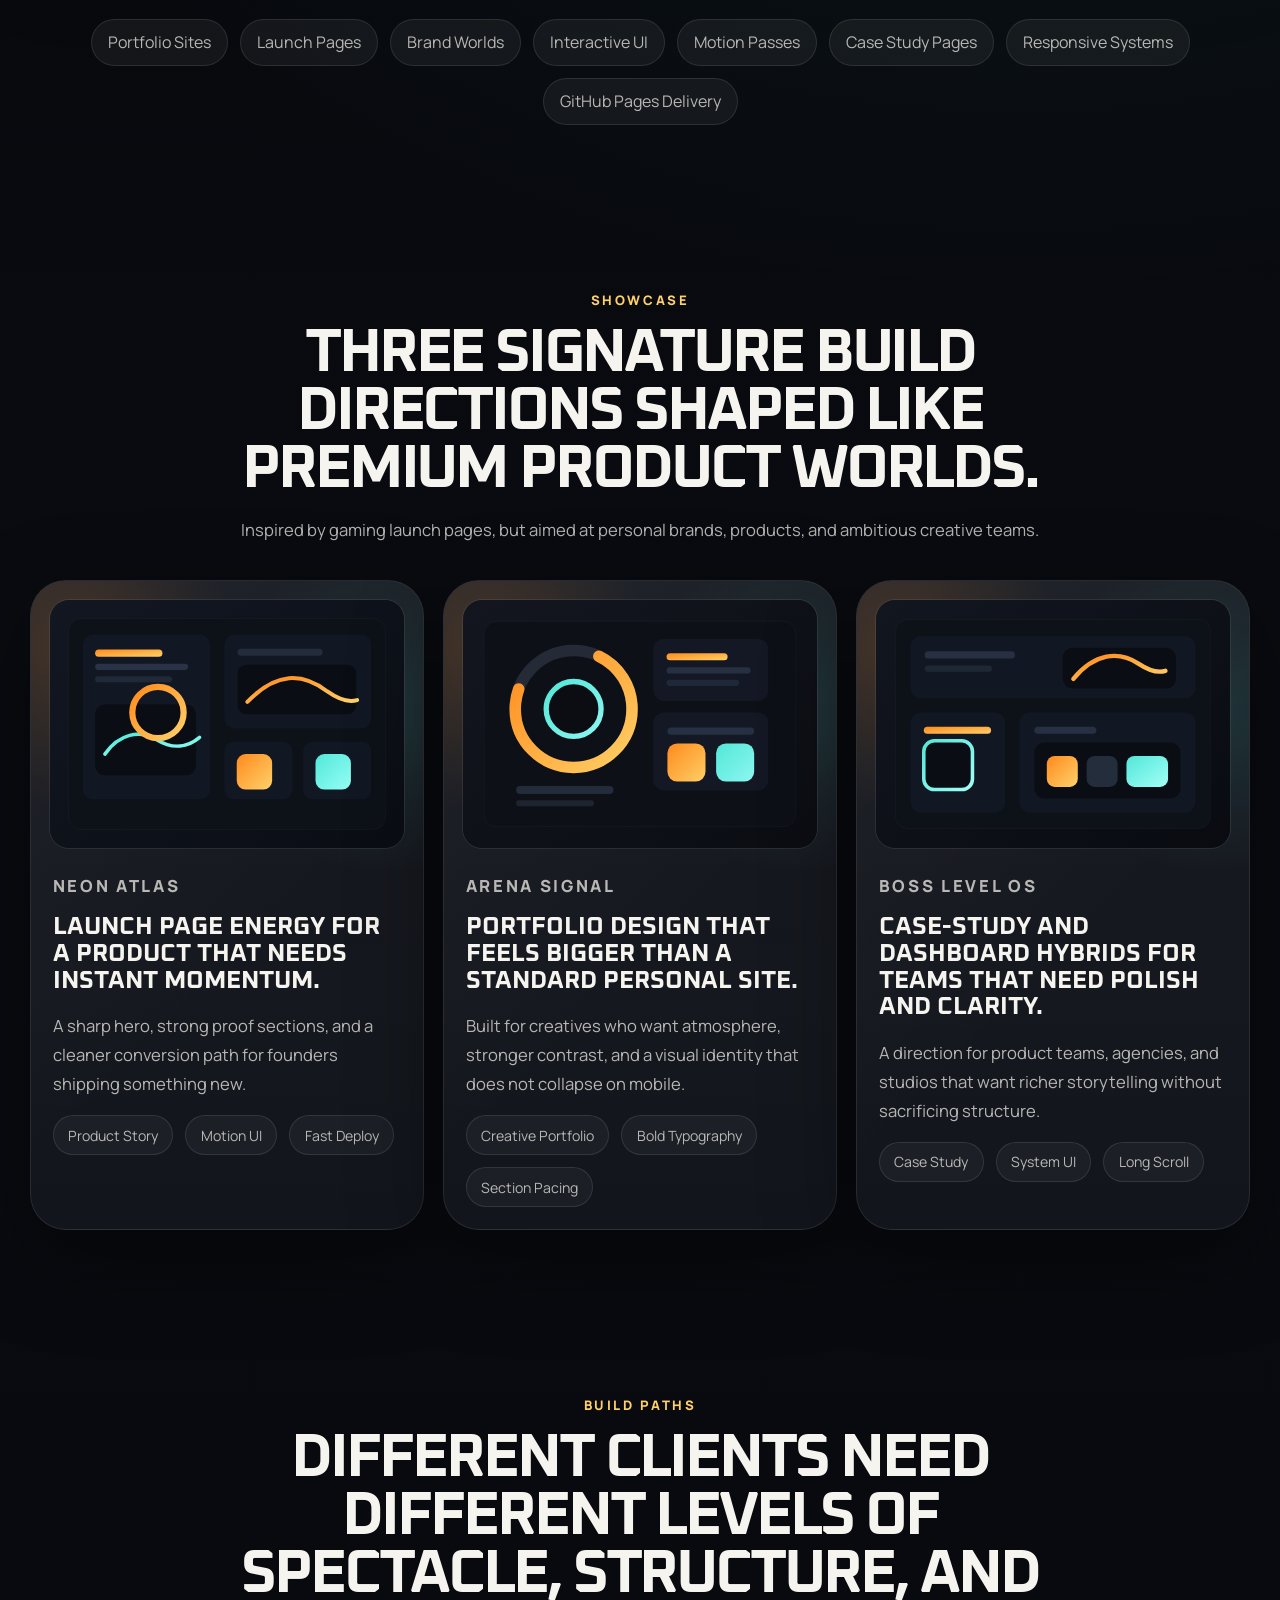
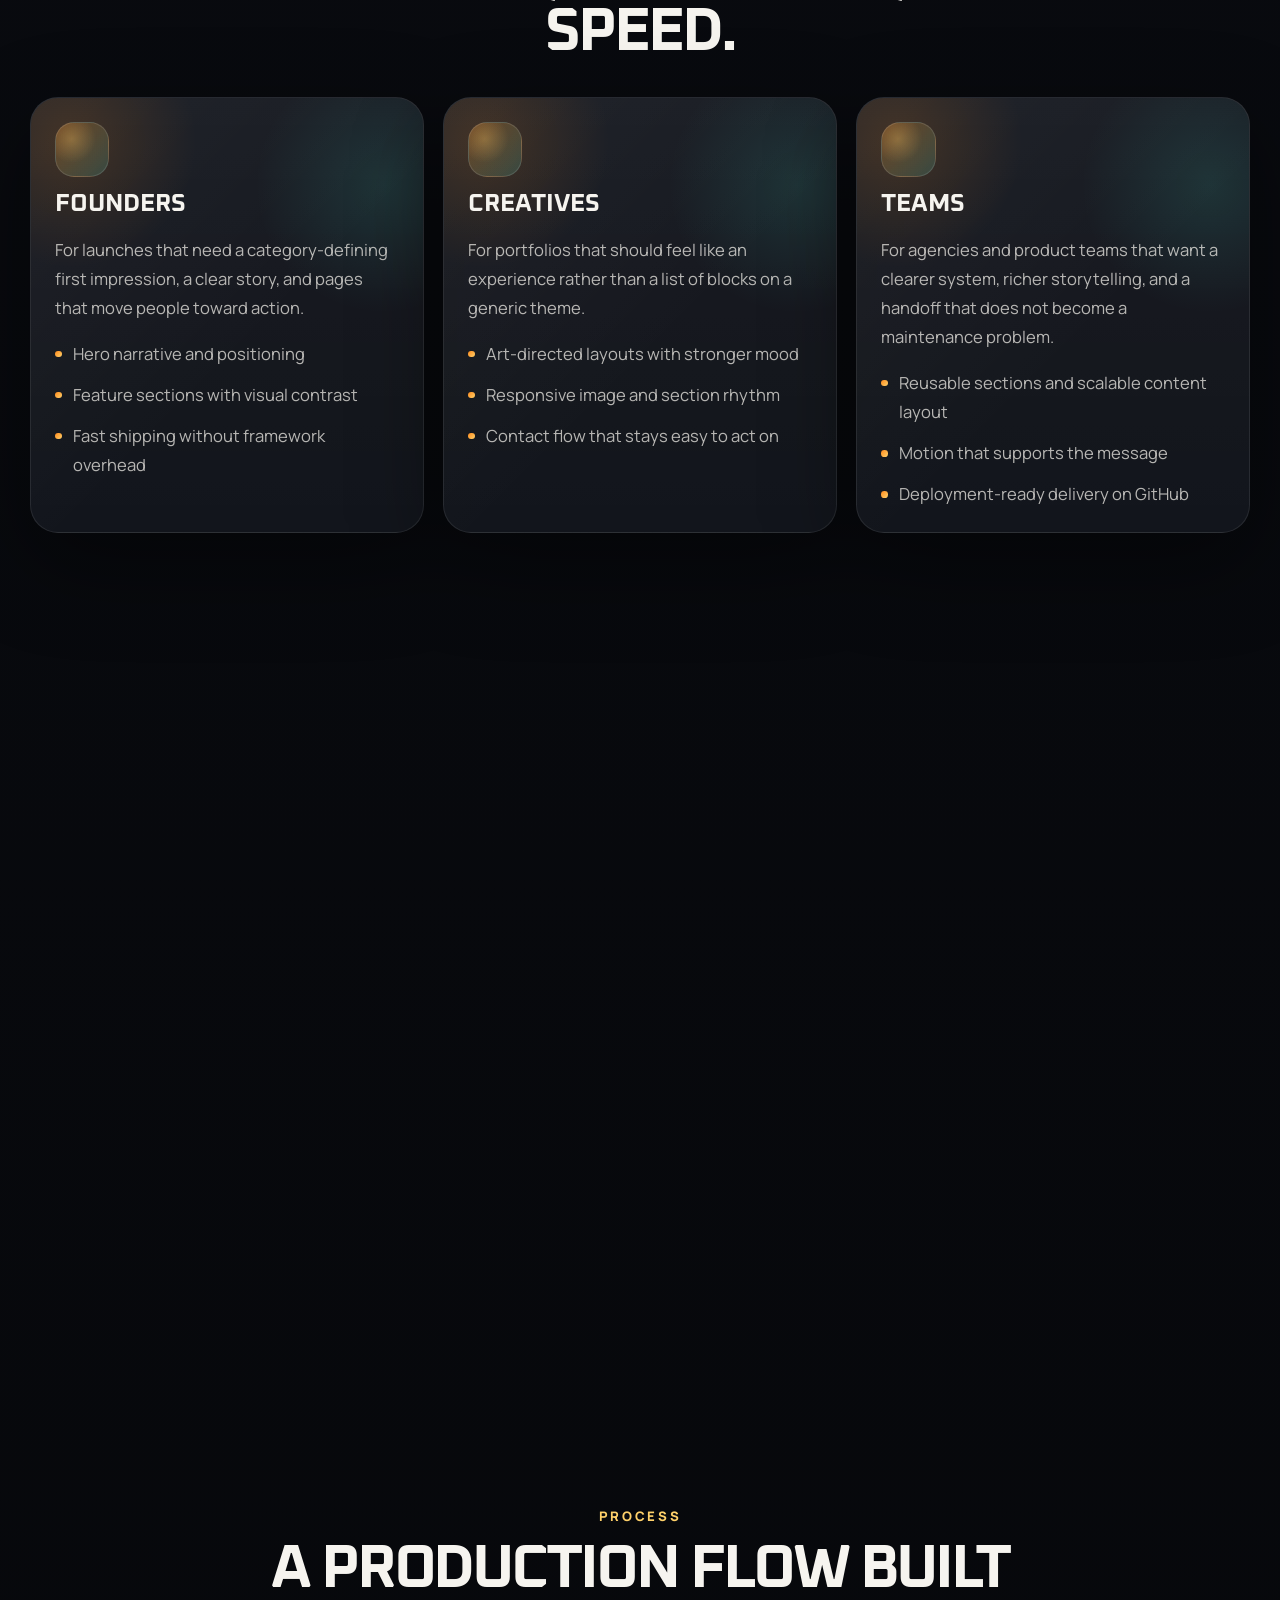
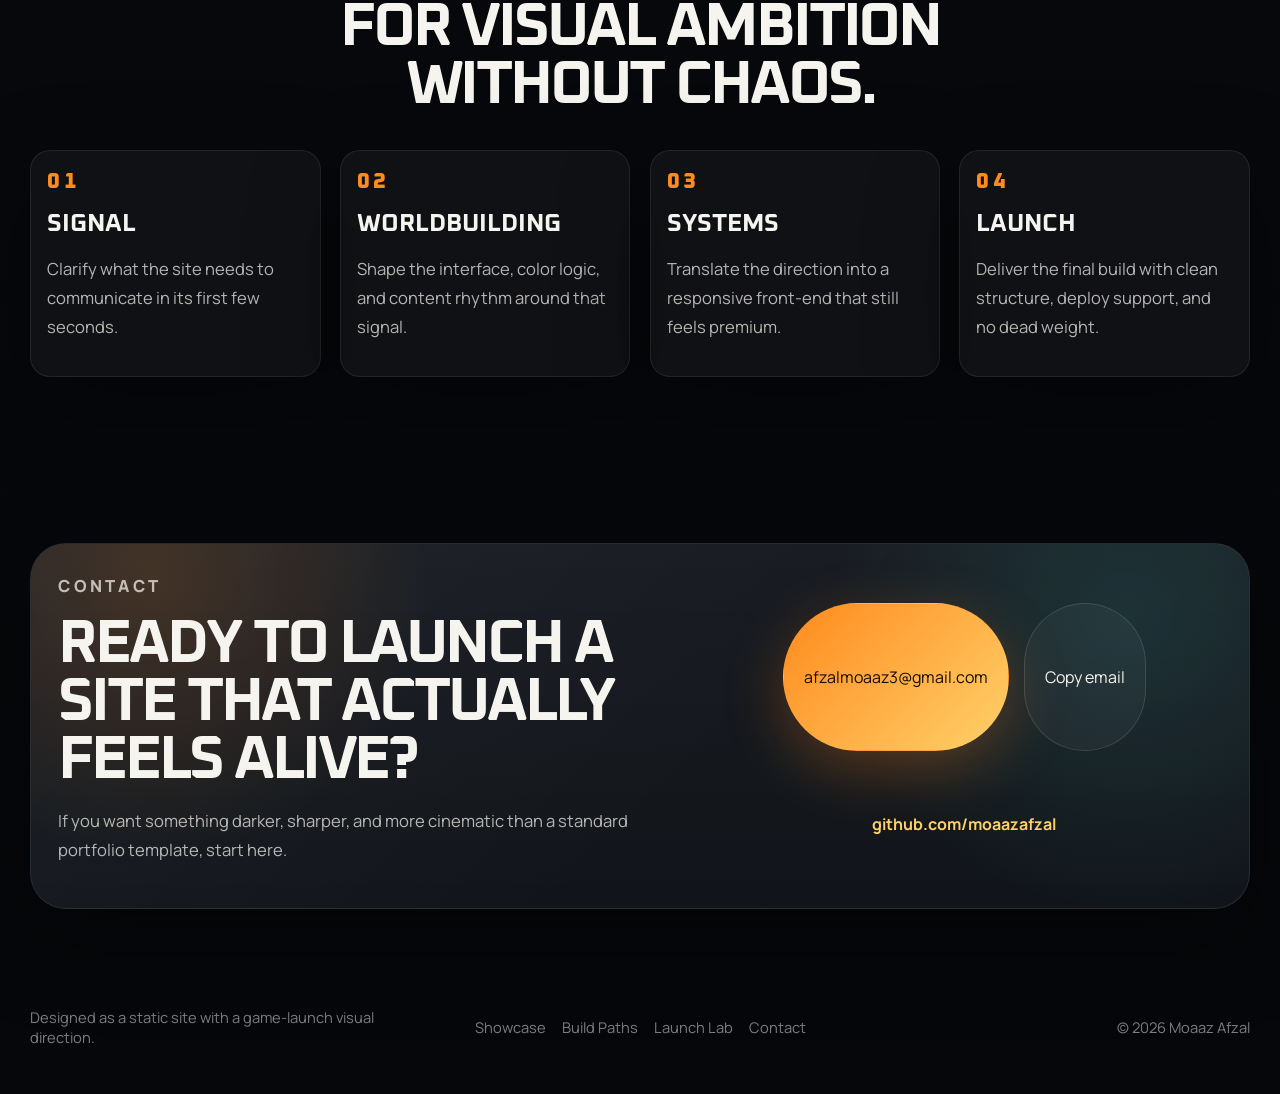
==== commit 4343ef02: "Redesign site with game-launch aesthetic" ====
--- a/index.html
+++ b/index.html
@@ -3,22 +3,22 @@
   <head>
     <meta charset="UTF-8" />
     <meta name="viewport" content="width=device-width, initial-scale=1.0" />
-    <title>Moaaz Afzal | Creative Developer Portfolio</title>
+    <title>Moaaz Afzal | Launch-Style Portfolio</title>
     <meta
       name="description"
-      content="Creative developer portfolio for Moaaz Afzal. Premium websites, launch-ready interfaces, and bold digital experiences."
+      content="Moaaz Afzal builds launch-ready portfolio sites, product pages, and cinematic front-end experiences with a bold, game-inspired visual direction."
     />
-    <meta property="og:title" content="Moaaz Afzal | Creative Developer Portfolio" />
+    <meta property="og:title" content="Moaaz Afzal | Launch-Style Portfolio" />
     <meta
       property="og:description"
-      content="Premium websites, launch-ready interfaces, and bold digital experiences."
+      content="Launch-ready portfolio sites, product pages, and cinematic front-end experiences."
     />
     <meta property="og:type" content="website" />
     <link rel="icon" href="assets/favicon.svg" type="image/svg+xml" />
     <link rel="preconnect" href="https://fonts.googleapis.com" />
     <link rel="preconnect" href="https://fonts.gstatic.com" crossorigin />
     <link
-      href="https://fonts.googleapis.com/css2?family=Instrument+Serif:ital@0;1&family=Manrope:wght@400;500;600;700;800&family=Syne:wght@500;700;800&display=swap"
+      href="https://fonts.googleapis.com/css2?family=Manrope:wght@400;500;600;700;800&family=Oxanium:wght@500;600;700;800&display=swap"
       rel="stylesheet"
     />
     <link rel="stylesheet" href="styles.css" />
@@ -26,11 +26,12 @@
   </head>
   <body>
     <div class="backdrop" aria-hidden="true">
-      <span class="orb orb-a"></span>
-      <span class="orb orb-b"></span>
-      <span class="orb orb-c"></span>
-      <span class="grid-overlay"></span>
-      <span class="noise-overlay"></span>
+      <span class="backdrop-glow glow-a"></span>
+      <span class="backdrop-glow glow-b"></span>
+      <span class="backdrop-glow glow-c"></span>
+      <span class="backdrop-grid"></span>
+      <span class="backdrop-rings"></span>
+      <span class="backdrop-noise"></span>
     </div>
 
     <div class="scroll-progress" aria-hidden="true">
@@ -42,7 +43,7 @@
         <span class="brand-mark">MA</span>
         <span class="brand-copy">
           <strong>Moaaz Afzal</strong>
-          <small>Creative Developer</small>
+          <small>Launch-Style Web Design</small>
         </span>
       </a>
 
@@ -56,9 +57,9 @@
       </button>
 
       <nav class="site-nav" id="site-nav">
-        <a href="#about">About</a>
-        <a href="#work">Work</a>
-        <a href="#services">Services</a>
+        <a href="#showcase">Showcase</a>
+        <a href="#paths">Build Paths</a>
+        <a href="#lab">Launch Lab</a>
         <a href="#process">Process</a>
         <a href="#contact" class="nav-pill">Contact</a>
       </nav>
@@ -66,333 +67,332 @@
 
     <main>
       <section class="section hero" id="top">
-        <div class="hero-copy reveal">
-          <p class="eyebrow">Remote-first portfolio site and digital design showcase</p>
+        <div class="hero-intro reveal">
+          <p class="eyebrow">Interactive portfolio / front-end systems / launch pages</p>
+          <div class="hero-tags">
+            <span>Portfolio Builds</span>
+            <span>Motion-Driven Interfaces</span>
+            <span>GitHub-Ready Delivery</span>
+          </div>
           <h1>
-            Websites with
-            <span>editorial style</span>
-            and product-level precision.
+            Building websites
+            <span>with the energy</span>
+            of a game launch.
           </h1>
           <p class="lead">
-            I build premium digital experiences that balance mood, motion, clarity,
-            and performance, from founder launch pages to polished portfolio systems.
+            I design and build bold digital experiences for founders, creatives, and
+            teams that want their site to feel immersive on first scroll and clean
+            in production.
           </p>
-
           <div class="hero-actions">
-            <a class="button button-primary" href="#work">View signature builds</a>
-            <a class="button button-secondary" href="#contact">Start a project</a>
-          </div>
-
-          <ul class="hero-points">
-            <li>Brand-forward visual direction</li>
-            <li>Responsive front-end execution</li>
-            <li>Conversion-aware storytelling</li>
-          </ul>
-        </div>
-
-        <div class="hero-visual reveal">
-          <article class="showcase-card tilt-card">
-            <div class="showcase-header">
-              <span class="pill">Currently available</span>
-              <span class="status-indicator">Building for web, launch, and portfolio brands</span>
-            </div>
-
-            <div class="showcase-body">
-              <p class="showcase-label">Creative direction</p>
-              <h2>Design that sells the feeling before the copy finishes loading.</h2>
+            <a class="button button-primary" href="#showcase">Enter showcase</a>
+            <a class="button button-secondary" href="#contact">Start a build</a>
+          </div>
+        </div>
+
+        <div class="hero-orbit">
+          <article class="float-card float-card-left reveal" data-tilt>
+            <span class="micro-label">Visual Mode</span>
+            <h2>Cinematic art direction with sharper hierarchy.</h2>
+            <p>Dark depth, warm glow, bold type, and surfaces that feel alive.</p>
+          </article>
+
+          <article class="hero-stage reveal" data-tilt>
+            <span class="stage-chip stage-chip-a">Launch-ready structure</span>
+            <span class="stage-chip stage-chip-b">Responsive at every breakpoint</span>
+            <div class="stage-screen">
+              <img
+                class="stage-art"
+                src="assets/visual-command.svg"
+                alt="Abstract dashboard-style hero illustration"
+              />
+            </div>
+            <div class="stage-track">
+              <div>
+                <span>Lane 01</span>
+                <strong>Hero systems</strong>
+              </div>
+              <div>
+                <span>Lane 02</span>
+                <strong>Showcase cards</strong>
+              </div>
+              <div>
+                <span>Lane 03</span>
+                <strong>Launch CTA flow</strong>
+              </div>
+            </div>
+          </article>
+
+          <article class="float-card float-card-right reveal" data-tilt>
+            <span class="micro-label">Build Priority</span>
+            <h2>Memorable on day one, editable on day thirty.</h2>
+            <p>Fast static delivery, clear sections, and no fragile setup required.</p>
+          </article>
+        </div>
+
+        <div class="stat-ribbon reveal">
+          <article class="stat-card">
+            <strong>01</strong>
+            <span>Single-repo structure built to ship cleanly.</span>
+          </article>
+          <article class="stat-card">
+            <strong>03</strong>
+            <span>Core lanes: portfolio, launch page, and interactive showcase.</span>
+          </article>
+          <article class="stat-card">
+            <strong>100%</strong>
+            <span>Responsive layout with mobile considered from the start.</span>
+          </article>
+          <article class="stat-card">
+            <strong>0</strong>
+            <span>Template feel. The goal is intent, not filler.</span>
+          </article>
+        </div>
+      </section>
+
+      <section class="section chip-section reveal" aria-label="Services and categories">
+        <div class="chip-cloud">
+          <span>Portfolio Sites</span>
+          <span>Launch Pages</span>
+          <span>Brand Worlds</span>
+          <span>Interactive UI</span>
+          <span>Motion Passes</span>
+          <span>Case Study Pages</span>
+          <span>Responsive Systems</span>
+          <span>GitHub Pages Delivery</span>
+        </div>
+      </section>
+
+      <section class="section showcase" id="showcase">
+        <div class="section-heading reveal">
+          <p class="eyebrow">Showcase</p>
+          <h2>Three signature build directions shaped like premium product worlds.</h2>
+          <p>
+            Inspired by gaming launch pages, but aimed at personal brands, products,
+            and ambitious creative teams.
+          </p>
+        </div>
+
+        <div class="showcase-grid">
+          <article class="showcase-card reveal">
+            <div class="showcase-media">
+              <img
+                src="assets/project-atlas.svg"
+                alt="Abstract product site preview"
+              />
+            </div>
+            <div class="showcase-copy">
+              <p class="card-kicker">Neon Atlas</p>
+              <h3>Launch page energy for a product that needs instant momentum.</h3>
               <p>
-                Clear hierarchy, premium motion, and a visual system that feels
-                deliberate at every breakpoint.
+                A sharp hero, strong proof sections, and a cleaner conversion path
+                for founders shipping something new.
               </p>
-            </div>
-
-            <div class="signal-grid">
-              <div>
-                <span>Focus</span>
-                <strong>Launch pages</strong>
-              </div>
-              <div>
-                <span>Style</span>
-                <strong>Bold + clean</strong>
-              </div>
-              <div>
-                <span>Stack</span>
-                <strong>Static + fast</strong>
-              </div>
-              <div>
-                <span>Outcome</span>
-                <strong>Ready for GitHub Pages</strong>
-              </div>
-            </div>
-          </article>
-
-          <div class="floating-panel floating-panel-a">
-            <span class="floating-label">Approach</span>
-            <strong>Art direction + front-end build</strong>
-          </div>
-
-          <div class="floating-panel floating-panel-b">
-            <span class="floating-label">Detail</span>
-            <strong>Motion with restraint, not noise</strong>
-          </div>
-
-          <div class="floating-panel floating-panel-c">
-            <span class="floating-label">Priority</span>
-            <strong>Fast load, sharp read, memorable feel</strong>
-          </div>
-        </div>
-      </section>
-
-      <section class="section marquee-section reveal" aria-label="Portfolio disciplines">
-        <div class="marquee">
-          <div class="marquee-track">
-            <span>Creative Direction</span>
-            <span>Portfolio Design</span>
-            <span>Landing Pages</span>
-            <span>Responsive Front-End</span>
-            <span>Motion Systems</span>
-            <span>GitHub Pages Deployment</span>
-            <span>Creative Direction</span>
-            <span>Portfolio Design</span>
-            <span>Landing Pages</span>
-            <span>Responsive Front-End</span>
-            <span>Motion Systems</span>
-            <span>GitHub Pages Deployment</span>
-          </div>
-        </div>
-      </section>
-
-      <section class="section split-section" id="about">
+              <div class="card-tags">
+                <span>Product Story</span>
+                <span>Motion UI</span>
+                <span>Fast Deploy</span>
+              </div>
+            </div>
+          </article>
+
+          <article class="showcase-card reveal">
+            <div class="showcase-media">
+              <img
+                src="assets/project-arena.svg"
+                alt="Abstract creative portfolio preview"
+              />
+            </div>
+            <div class="showcase-copy">
+              <p class="card-kicker">Arena Signal</p>
+              <h3>Portfolio design that feels bigger than a standard personal site.</h3>
+              <p>
+                Built for creatives who want atmosphere, stronger contrast, and a
+                visual identity that does not collapse on mobile.
+              </p>
+              <div class="card-tags">
+                <span>Creative Portfolio</span>
+                <span>Bold Typography</span>
+                <span>Section Pacing</span>
+              </div>
+            </div>
+          </article>
+
+          <article class="showcase-card reveal">
+            <div class="showcase-media">
+              <img
+                src="assets/project-boss.svg"
+                alt="Abstract case-study dashboard preview"
+              />
+            </div>
+            <div class="showcase-copy">
+              <p class="card-kicker">Boss Level OS</p>
+              <h3>Case-study and dashboard hybrids for teams that need polish and clarity.</h3>
+              <p>
+                A direction for product teams, agencies, and studios that want richer
+                storytelling without sacrificing structure.
+              </p>
+              <div class="card-tags">
+                <span>Case Study</span>
+                <span>System UI</span>
+                <span>Long Scroll</span>
+              </div>
+            </div>
+          </article>
+        </div>
+      </section>
+
+      <section class="section build-paths" id="paths">
         <div class="section-heading reveal">
-          <p class="eyebrow">About</p>
-          <h2>Creative instinct backed by clean front-end discipline.</h2>
-        </div>
-
-        <div class="split-grid">
-          <article class="panel reveal">
-            <p class="panel-copy">
-              I am Moaaz Afzal, a creative developer focused on websites that feel
-              premium without becoming fragile. The goal is simple: make the first
-              scroll look strong, make the structure easy to trust, and make the
-              experience feel intentional on every screen size.
+          <p class="eyebrow">Build Paths</p>
+          <h2>Different clients need different levels of spectacle, structure, and speed.</h2>
+        </div>
+
+        <div class="path-grid">
+          <article class="path-card reveal">
+            <div class="path-icon"></div>
+            <h3>Founders</h3>
+            <p>
+              For launches that need a category-defining first impression, a clear
+              story, and pages that move people toward action.
             </p>
-            <p class="panel-copy">
-              This portfolio direction mixes editorial typography, atmospheric color,
-              and practical engineering so the result is not just attractive, but
-              also easy to deploy, maintain, and evolve.
+            <ul>
+              <li>Hero narrative and positioning</li>
+              <li>Feature sections with visual contrast</li>
+              <li>Fast shipping without framework overhead</li>
+            </ul>
+          </article>
+
+          <article class="path-card reveal">
+            <div class="path-icon"></div>
+            <h3>Creatives</h3>
+            <p>
+              For portfolios that should feel like an experience rather than a list
+              of blocks on a generic theme.
             </p>
-          </article>
-
-          <aside class="panel panel-compact reveal">
-            <h3>Working style</h3>
-            <ul class="feature-list">
-              <li>Sharp visual hierarchy with strong above-the-fold storytelling</li>
-              <li>Component-minded layouts that stay clean as content grows</li>
-              <li>Motion that supports attention instead of distracting from it</li>
-              <li>Static architecture that works perfectly for GitHub Pages</li>
+            <ul>
+              <li>Art-directed layouts with stronger mood</li>
+              <li>Responsive image and section rhythm</li>
+              <li>Contact flow that stays easy to act on</li>
             </ul>
-          </aside>
-        </div>
-
-        <div class="toolkit reveal">
-          <span>HTML</span>
-          <span>CSS</span>
-          <span>JavaScript</span>
-          <span>Responsive Design</span>
-          <span>Art Direction</span>
-          <span>Interaction Design</span>
-          <span>GitHub Pages</span>
-          <span>Performance-First Delivery</span>
-        </div>
-      </section>
-
-      <section class="section" id="work">
-        <div class="section-heading reveal">
-          <p class="eyebrow">Signature Builds</p>
-          <h2>Three portfolio directions that show range without losing cohesion.</h2>
-        </div>
-
-        <div class="projects-grid">
-          <article class="project-card reveal">
-            <div class="project-surface surface-saas">
-              <span class="surface-chip">SaaS Launch</span>
-              <div class="surface-window">
-                <span></span>
-                <span></span>
-                <span></span>
-              </div>
-            </div>
-            <div class="project-content">
-              <p class="project-type">Northstar Pulse</p>
-              <h3>Product storytelling for a high-trust software launch.</h3>
-              <p>
-                Structured for founders who need a strong story, a clean demo path,
-                and sections that can evolve as the product matures.
-              </p>
-              <ul class="project-points">
-                <li>Hero copy that frames the category fast</li>
-                <li>Modular section system for features, proof, and CTA flow</li>
-                <li>Visual language that feels technical without feeling cold</li>
-              </ul>
-              <a href="#contact" class="text-link">Build something like this</a>
-            </div>
-          </article>
-
-          <article class="project-card reveal">
-            <div class="project-surface surface-editorial">
-              <span class="surface-chip">Creative Portfolio</span>
-              <div class="surface-arc"></div>
-            </div>
-            <div class="project-content">
-              <p class="project-type">Aqua Atelier</p>
-              <h3>Image-led portfolio design with booking-friendly clarity.</h3>
-              <p>
-                A direction for photographers, designers, and visual creatives who
-                want a site that feels elevated without hiding the practical next step.
-              </p>
-              <ul class="project-points">
-                <li>Editorial typography with controlled asymmetry</li>
-                <li>Simple contact path that keeps momentum high</li>
-                <li>Mobile layouts that still feel premium, not compressed</li>
-              </ul>
-              <a href="#contact" class="text-link">Use this visual language</a>
-            </div>
-          </article>
-
-          <article class="project-card reveal">
-            <div class="project-surface surface-brand">
-              <span class="surface-chip">Brand Landing Page</span>
-              <div class="surface-stripes">
-                <span></span>
-                <span></span>
-                <span></span>
-                <span></span>
-              </div>
-            </div>
-            <div class="project-content">
-              <p class="project-type">Current Field</p>
-              <h3>Brand-rich product marketing with a sharper conversion path.</h3>
-              <p>
-                Built for premium consumer concepts that need atmosphere, narrative,
-                and a cleaner bridge between brand and action.
-              </p>
-              <ul class="project-points">
-                <li>Distinct color system and premium material feel</li>
-                <li>Readable long-scroll pacing with section contrast</li>
-                <li>Flexible enough for launches, updates, and seasonal campaigns</li>
-              </ul>
-              <a href="#contact" class="text-link">Bring this energy to your site</a>
-            </div>
-          </article>
-        </div>
-      </section>
-
-      <section class="section" id="services">
-        <div class="section-heading reveal">
-          <p class="eyebrow">Services</p>
-          <h2>Built for founders, creatives, and teams who need the site to feel finished.</h2>
-        </div>
-
-        <div class="services-grid">
-          <article class="service-card reveal">
-            <span class="service-index">01</span>
-            <h3>Creative Direction</h3>
+          </article>
+
+          <article class="path-card reveal">
+            <div class="path-icon"></div>
+            <h3>Teams</h3>
             <p>
-              Visual positioning, mood, layout logic, and a clear aesthetic system
-              before the page starts filling up with components.
+              For agencies and product teams that want a clearer system, richer
+              storytelling, and a handoff that does not become a maintenance problem.
             </p>
-          </article>
-
-          <article class="service-card reveal">
-            <span class="service-index">02</span>
-            <h3>Website Design</h3>
+            <ul>
+              <li>Reusable sections and scalable content layout</li>
+              <li>Motion that supports the message</li>
+              <li>Deployment-ready delivery on GitHub</li>
+            </ul>
+          </article>
+        </div>
+      </section>
+
+      <section class="section lab-section" id="lab">
+        <div class="lab-shell reveal">
+          <div class="lab-copy">
+            <p class="eyebrow">Launch Lab</p>
+            <h2>Strong sites are not just decorated. They are tuned.</h2>
             <p>
-              Premium one-page or multi-section experiences with clear hierarchy,
-              strong pacing, and responsive behavior built in from the start.
+              The visual layer matters, but the page also needs pacing, readable
+              contrast, responsive integrity, and a structure that can grow without
+              breaking its own mood.
             </p>
-          </article>
-
-          <article class="service-card reveal">
-            <span class="service-index">03</span>
-            <h3>Front-End Build</h3>
-            <p>
-              Clean static implementation using HTML, CSS, and JavaScript for fast
-              shipping, easy hosting, and minimal maintenance overhead.
-            </p>
-          </article>
-
-          <article class="service-card reveal">
-            <span class="service-index">04</span>
-            <h3>Launch Support</h3>
-            <p>
-              GitHub-ready structure, deployment setup, and practical handoff so the
-              site does not stall between design and delivery.
-            </p>
-          </article>
-        </div>
-      </section>
-
-      <section class="section" id="process">
+
+            <div class="lab-metrics">
+              <div class="lab-metric">
+                <span>Story architecture</span>
+                <div class="meter-bar"><span style="width: 92%"></span></div>
+              </div>
+              <div class="lab-metric">
+                <span>Visual intensity</span>
+                <div class="meter-bar"><span style="width: 88%"></span></div>
+              </div>
+              <div class="lab-metric">
+                <span>Responsive discipline</span>
+                <div class="meter-bar"><span style="width: 96%"></span></div>
+              </div>
+              <div class="lab-metric">
+                <span>Launch readiness</span>
+                <div class="meter-bar"><span style="width: 94%"></span></div>
+              </div>
+            </div>
+          </div>
+
+          <div class="lab-panel" data-tilt>
+            <div class="lab-panel-top">
+              <span>Command Panel</span>
+              <strong>How the build gets tuned</strong>
+            </div>
+            <div class="lab-panel-grid">
+              <article>
+                <span>01</span>
+                <h3>Frame the world</h3>
+                <p>Lock the tone, contrast, and visual promise before sections pile up.</p>
+              </article>
+              <article>
+                <span>02</span>
+                <h3>Build the surfaces</h3>
+                <p>Turn that direction into cards, layouts, and movement that feels cohesive.</p>
+              </article>
+              <article>
+                <span>03</span>
+                <h3>Tune the motion</h3>
+                <p>Add reveals, hover depth, and transitions that support attention.</p>
+              </article>
+              <article>
+                <span>04</span>
+                <h3>Ship the system</h3>
+                <p>Keep the final result fast, editable, and easy to deploy.</p>
+              </article>
+            </div>
+          </div>
+        </div>
+      </section>
+
+      <section class="section process-section" id="process">
         <div class="section-heading reveal">
           <p class="eyebrow">Process</p>
-          <h2>A lean workflow that keeps design quality high and execution tight.</h2>
-        </div>
-
-        <div class="timeline">
-          <article class="timeline-step reveal">
-            <span class="timeline-number">01</span>
-            <div>
-              <h3>Frame the story</h3>
-              <p>
-                Decide what the visitor should feel, understand, and do in the first
-                sixty seconds of the experience.
-              </p>
-            </div>
-          </article>
-
-          <article class="timeline-step reveal">
-            <span class="timeline-number">02</span>
-            <div>
-              <h3>Shape the interface</h3>
-              <p>
-                Build a layout system with intentional contrast, readable rhythm,
-                and components that can scale with the content.
-              </p>
-            </div>
-          </article>
-
-          <article class="timeline-step reveal">
-            <span class="timeline-number">03</span>
-            <div>
-              <h3>Bring it to life</h3>
-              <p>
-                Add motion, hover behavior, and responsive polish so the site feels
-                refined instead of static.
-              </p>
-            </div>
-          </article>
-
-          <article class="timeline-step reveal">
-            <span class="timeline-number">04</span>
-            <div>
-              <h3>Launch cleanly</h3>
-              <p>
-                Ship the final site with a structure that works on GitHub Pages and
-                stays easy to edit after launch.
-              </p>
-            </div>
+          <h2>A production flow built for visual ambition without chaos.</h2>
+        </div>
+
+        <div class="process-grid">
+          <article class="process-card reveal">
+            <span>01</span>
+            <h3>Signal</h3>
+            <p>Clarify what the site needs to communicate in its first few seconds.</p>
+          </article>
+          <article class="process-card reveal">
+            <span>02</span>
+            <h3>Worldbuilding</h3>
+            <p>Shape the interface, color logic, and content rhythm around that signal.</p>
+          </article>
+          <article class="process-card reveal">
+            <span>03</span>
+            <h3>Systems</h3>
+            <p>Translate the direction into a responsive front-end that still feels premium.</p>
+          </article>
+          <article class="process-card reveal">
+            <span>04</span>
+            <h3>Launch</h3>
+            <p>Deliver the final build with clean structure, deploy support, and no dead weight.</p>
           </article>
         </div>
       </section>
 
       <section class="section contact-section" id="contact">
-        <div class="contact-panel reveal">
+        <div class="contact-shell reveal">
           <div class="contact-copy">
             <p class="eyebrow">Contact</p>
-            <h2>Need a portfolio, launch page, or cleaner visual system?</h2>
+            <h2>Ready to launch a site that actually feels alive?</h2>
             <p>
-              If the goal is a website that feels premium, readable, and ready to
-              ship, start the conversation here.
+              If you want something darker, sharper, and more cinematic than a
+              standard portfolio template, start here.
             </p>
           </div>
 
@@ -403,7 +403,12 @@
             <button class="button button-secondary" id="copy-email" type="button">
               Copy email
             </button>
-            <a class="text-link contact-link" href="https://github.com/moaazafzal" target="_blank" rel="noreferrer">
+            <a
+              class="contact-link"
+              href="https://github.com/moaazafzal"
+              target="_blank"
+              rel="noreferrer"
+            >
               github.com/moaazafzal
             </a>
           </div>
@@ -412,7 +417,13 @@
     </main>
 
     <footer class="site-footer">
-      <p>Designed and built for a fast GitHub Pages launch.</p>
+      <p>Designed as a static site with a game-launch visual direction.</p>
+      <nav>
+        <a href="#showcase">Showcase</a>
+        <a href="#paths">Build Paths</a>
+        <a href="#lab">Launch Lab</a>
+        <a href="#contact">Contact</a>
+      </nav>
       <p>&copy; <span id="year"></span> Moaaz Afzal</p>
     </footer>
   </body>
--- a/styles.css
+++ b/styles.css
@@ -1,19 +1,21 @@
 :root {
-  --bg: #071218;
-  --bg-soft: rgba(255, 255, 255, 0.05);
-  --surface: rgba(10, 22, 30, 0.74);
-  --surface-strong: rgba(8, 18, 24, 0.9);
-  --line: rgba(173, 241, 255, 0.14);
-  --text: #eaf8fb;
-  --muted: rgba(234, 248, 251, 0.72);
-  --accent: #8ef0df;
-  --accent-strong: #4fd2c2;
-  --accent-alt: #ffb37b;
-  --shadow: 0 24px 80px rgba(0, 0, 0, 0.34);
-  --radius-xl: 32px;
-  --radius-lg: 22px;
-  --radius-md: 16px;
-  --max-width: 1180px;
+  --bg: #06070a;
+  --bg-deep: #0a0d12;
+  --surface: rgba(15, 18, 26, 0.84);
+  --surface-soft: rgba(20, 25, 34, 0.68);
+  --surface-strong: rgba(10, 12, 18, 0.94);
+  --line: rgba(255, 255, 255, 0.09);
+  --text: #f6f4ef;
+  --muted: rgba(246, 244, 239, 0.72);
+  --muted-soft: rgba(246, 244, 239, 0.5);
+  --accent: #ff8a1d;
+  --accent-bright: #ffd16a;
+  --accent-cool: #52e7d8;
+  --shadow: 0 30px 90px rgba(0, 0, 0, 0.42);
+  --radius-xl: 36px;
+  --radius-lg: 28px;
+  --radius-md: 20px;
+  --max-width: 1220px;
 }
 
 *,
@@ -29,17 +31,17 @@
 body {
   margin: 0;
   min-height: 100vh;
+  color: var(--text);
   font-family: "Manrope", sans-serif;
-  color: var(--text);
   background:
-    radial-gradient(circle at top left, rgba(79, 210, 194, 0.12), transparent 34%),
-    radial-gradient(circle at 80% 10%, rgba(255, 179, 123, 0.14), transparent 30%),
-    linear-gradient(180deg, #071218 0%, #08141b 30%, #091a22 100%);
+    radial-gradient(circle at 20% 0%, rgba(255, 138, 29, 0.22), transparent 24%),
+    radial-gradient(circle at 80% 8%, rgba(82, 231, 216, 0.12), transparent 26%),
+    linear-gradient(180deg, #050608 0%, #090b10 38%, #06070a 100%);
   overflow-x: hidden;
 }
 
 ::selection {
-  background: rgba(142, 240, 223, 0.28);
+  background: rgba(255, 138, 29, 0.36);
   color: #fff;
 }
 
@@ -48,92 +50,101 @@
   text-decoration: none;
 }
 
-img {
-  max-width: 100%;
-  display: block;
-}
-
 button,
 a.button {
   font: inherit;
 }
 
+img {
+  display: block;
+  max-width: 100%;
+}
+
 .backdrop {
   position: fixed;
   inset: 0;
+  z-index: -1;
+  overflow: hidden;
   pointer-events: none;
-  overflow: hidden;
-  z-index: -1;
-}
-
-.orb {
+}
+
+.backdrop-glow {
   position: absolute;
   border-radius: 999px;
-  filter: blur(10px);
-  opacity: 0.8;
-  animation: float 16s ease-in-out infinite;
-}
-
-.orb-a {
-  width: 26rem;
-  height: 26rem;
-  left: -6rem;
+  filter: blur(18px);
+  opacity: 0.85;
+  animation: drift 20s ease-in-out infinite;
+}
+
+.glow-a {
+  width: 30rem;
+  height: 30rem;
+  left: -8rem;
   top: 4rem;
-  background: radial-gradient(circle, rgba(80, 221, 201, 0.26), transparent 72%);
-}
-
-.orb-b {
+  background: radial-gradient(circle, rgba(255, 138, 29, 0.32), transparent 70%);
+}
+
+.glow-b {
+  width: 28rem;
+  height: 28rem;
+  right: -6rem;
+  top: 10rem;
+  background: radial-gradient(circle, rgba(82, 231, 216, 0.18), transparent 72%);
+  animation-delay: -7s;
+}
+
+.glow-c {
   width: 24rem;
   height: 24rem;
-  right: -4rem;
-  top: 12rem;
-  background: radial-gradient(circle, rgba(255, 179, 123, 0.24), transparent 70%);
-  animation-delay: -6s;
-}
-
-.orb-c {
-  width: 20rem;
-  height: 20rem;
-  left: 50%;
-  bottom: 6rem;
-  background: radial-gradient(circle, rgba(91, 171, 255, 0.18), transparent 70%);
+  left: 55%;
+  bottom: -4rem;
+  background: radial-gradient(circle, rgba(255, 209, 106, 0.14), transparent 72%);
   animation-delay: -12s;
 }
 
-.grid-overlay {
+.backdrop-grid,
+.backdrop-rings,
+.backdrop-noise {
   position: absolute;
   inset: 0;
+}
+
+.backdrop-grid {
   background-image:
     linear-gradient(rgba(255, 255, 255, 0.04) 1px, transparent 1px),
     linear-gradient(90deg, rgba(255, 255, 255, 0.04) 1px, transparent 1px);
-  background-size: 4.5rem 4.5rem;
-  mask-image: linear-gradient(180deg, rgba(0, 0, 0, 0.6), transparent 92%);
-  opacity: 0.18;
-}
-
-.noise-overlay {
-  position: absolute;
-  inset: 0;
-  background-image:
-    radial-gradient(rgba(255, 255, 255, 0.08) 0.8px, transparent 0.8px);
-  background-size: 14px 14px;
-  opacity: 0.05;
+  background-size: 6rem 6rem;
+  mask-image: linear-gradient(180deg, rgba(0, 0, 0, 0.84), transparent 88%);
+  opacity: 0.14;
+}
+
+.backdrop-rings {
+  background:
+    radial-gradient(circle at 50% 24%, transparent 0 18%, rgba(255, 255, 255, 0.06) 18.4%, transparent 19%),
+    radial-gradient(circle at 50% 24%, transparent 0 32%, rgba(255, 138, 29, 0.08) 32.3%, transparent 33%);
+  opacity: 0.6;
+}
+
+.backdrop-noise {
+  background-image: radial-gradient(rgba(255, 255, 255, 0.12) 0.6px, transparent 0.6px);
+  background-size: 12px 12px;
+  opacity: 0.03;
 }
 
 .scroll-progress {
   position: fixed;
   inset: 0 0 auto;
   height: 3px;
-  background: rgba(255, 255, 255, 0.06);
-  z-index: 30;
+  background: rgba(255, 255, 255, 0.08);
+  z-index: 60;
 }
 
 #scroll-progress-bar {
   display: block;
   width: 0;
   height: 100%;
-  background: linear-gradient(90deg, var(--accent), var(--accent-alt));
-  box-shadow: 0 0 20px rgba(79, 210, 194, 0.45);
+  background: linear-gradient(90deg, var(--accent), var(--accent-bright));
+  box-shadow: 0 0 20px rgba(255, 138, 29, 0.35);
 }
 
 .site-header,
@@ -146,18 +157,18 @@
 .site-header {
   position: sticky;
   top: 1rem;
-  z-index: 20;
+  z-index: 40;
   display: flex;
   align-items: center;
   justify-content: space-between;
   gap: 1rem;
   margin-top: 1rem;
-  padding: 0.95rem 1.2rem;
+  padding: 0.95rem 1.15rem;
   border: 1px solid var(--line);
   border-radius: 999px;
-  background: rgba(8, 18, 24, 0.72);
+  background: rgba(8, 10, 15, 0.78);
   backdrop-filter: blur(18px);
-  box-shadow: 0 18px 48px rgba(0, 0, 0, 0.18);
+  box-shadow: 0 18px 48px rgba(0, 0, 0, 0.28);
 }
 
 .brand {
@@ -169,36 +180,37 @@
 .brand-mark {
   display: grid;
   place-items: center;
-  width: 2.9rem;
-  height: 2.9rem;
-  border-radius: 50%;
-  font-family: "Syne", sans-serif;
+  width: 3rem;
+  height: 3rem;
+  border-radius: 1rem;
+  border: 1px solid rgba(255, 255, 255, 0.12);
+  background:
+    linear-gradient(135deg, rgba(255, 138, 29, 0.28), rgba(82, 231, 216, 0.18)),
+    rgba(255, 255, 255, 0.04);
+  font-family: "Oxanium", sans-serif;
   font-weight: 800;
-  background:
-    linear-gradient(135deg, rgba(142, 240, 223, 0.22), rgba(255, 179, 123, 0.28));
-  border: 1px solid rgba(255, 255, 255, 0.14);
+  letter-spacing: 0.06em;
 }
 
 .brand-copy {
   display: flex;
   flex-direction: column;
-  gap: 0.15rem;
+  gap: 0.08rem;
 }
 
 .brand-copy strong {
   font-size: 0.96rem;
-  letter-spacing: 0.01em;
 }
 
 .brand-copy small {
-  color: var(--muted);
+  color: var(--muted-soft);
   font-size: 0.78rem;
 }
 
 .site-nav {
   display: flex;
   align-items: center;
-  gap: 1.1rem;
+  gap: 1.15rem;
 }
 
 .site-nav a {
@@ -212,7 +224,7 @@
 }
 
 .nav-pill {
-  padding: 0.7rem 1rem;
+  padding: 0.68rem 1rem;
   border-radius: 999px;
   border: 1px solid rgba(255, 255, 255, 0.12);
   background: rgba(255, 255, 255, 0.04);
@@ -220,11 +232,11 @@
 
 .menu-toggle {
   display: none;
-  padding: 0.7rem 1rem;
+  padding: 0.75rem 1rem;
   border: 1px solid var(--line);
   border-radius: 999px;
+  background: rgba(255, 255, 255, 0.04);
   color: var(--text);
-  background: rgba(255, 255, 255, 0.04);
   cursor: pointer;
 }
 
@@ -233,80 +245,107 @@
 }
 
 .hero {
-  display: grid;
-  grid-template-columns: minmax(0, 1.08fr) minmax(0, 0.92fr);
-  gap: 2rem;
-  align-items: center;
-  padding-top: 5.5rem;
+  padding-top: 5.8rem;
+}
+
+.hero-intro,
+.section-heading {
+  text-align: center;
 }
 
 .eyebrow {
-  margin: 0 0 1.15rem;
-  color: var(--accent);
-  font-size: 0.84rem;
+  margin: 0 0 1rem;
+  color: var(--accent-bright);
+  font-size: 0.82rem;
   font-weight: 800;
-  letter-spacing: 0.18em;
+  letter-spacing: 0.2em;
   text-transform: uppercase;
+}
+
+.hero-tags,
+.chip-cloud,
+.card-tags {
+  display: flex;
+  flex-wrap: wrap;
+  justify-content: center;
+  gap: 0.75rem;
+}
+
+.hero-tags {
+  margin-bottom: 1.4rem;
+}
+
+.hero-tags span,
+.chip-cloud span,
+.card-tags span {
+  padding: 0.72rem 1rem;
+  border-radius: 999px;
+  border: 1px solid rgba(255, 255, 255, 0.1);
+  background: rgba(255, 255, 255, 0.04);
+  color: var(--muted);
 }
 
 .hero h1,
 .section-heading h2,
-.contact-copy h2 {
+.contact-copy h2,
+.not-found-card h1 {
   margin: 0;
-  font-family: "Syne", sans-serif;
-  font-size: clamp(2.7rem, 6vw, 5.6rem);
-  line-height: 0.96;
-  letter-spacing: -0.04em;
+  font-family: "Oxanium", sans-serif;
+  font-size: clamp(3rem, 8vw, 6.6rem);
+  line-height: 0.94;
+  letter-spacing: -0.05em;
+  text-transform: uppercase;
 }
 
 .hero h1 span {
-  display: inline-block;
-  color: var(--accent-alt);
-  font-family: "Instrument Serif", serif;
-  font-style: italic;
-  font-weight: 400;
-  letter-spacing: -0.03em;
+  display: block;
+  color: var(--accent);
+  text-shadow: 0 0 34px rgba(255, 138, 29, 0.28);
 }
 
 .lead,
-.panel-copy,
-.project-content p,
-.service-card p,
-.timeline-step p,
-.contact-copy p {
+.section-heading p:last-child,
+.showcase-copy p,
+.path-card p,
+.path-card li,
+.lab-copy p,
+.lab-panel p,
+.process-card p,
+.contact-copy p,
+.not-found-card p {
   color: var(--muted);
   line-height: 1.75;
   font-size: 1.04rem;
 }
 
 .lead {
-  max-width: 40rem;
-  margin: 1.6rem 0 0;
+  max-width: 44rem;
+  margin: 1.5rem auto 0;
 }
 
 .hero-actions,
 .contact-actions {
   display: flex;
   flex-wrap: wrap;
+  justify-content: center;
   gap: 0.95rem;
-  margin: 2rem 0 1.5rem;
+  margin-top: 2rem;
 }
 
 .button {
   display: inline-flex;
   align-items: center;
   justify-content: center;
-  gap: 0.5rem;
-  min-height: 3.25rem;
-  padding: 0.9rem 1.2rem;
+  min-height: 3.35rem;
+  padding: 0.95rem 1.25rem;
   border-radius: 999px;
   border: 1px solid transparent;
   cursor: pointer;
   transition:
     transform 180ms ease,
     box-shadow 180ms ease,
-    border-color 180ms ease,
-    background 180ms ease;
+    background 180ms ease,
+    border-color 180ms ease;
 }
 
 .button:hover,
@@ -315,10 +354,10 @@
 }
 
 .button-primary {
-  background: linear-gradient(135deg, var(--accent), #c5fbf2);
-  color: #052128;
-  box-shadow: 0 18px 50px rgba(79, 210, 194, 0.28);
+  background: linear-gradient(135deg, var(--accent), var(--accent-bright));
+  color: #160d05;
   font-weight: 800;
+  box-shadow: 0 18px 60px rgba(255, 138, 29, 0.28);
 }
 
 .button-secondary {
@@ -327,502 +366,455 @@
   color: var(--text);
 }
 
-.hero-points,
-.feature-list,
-.project-points {
-  list-style: none;
-  padding: 0;
-  margin: 0;
-}
-
-.hero-points {
-  display: flex;
-  flex-wrap: wrap;
-  gap: 0.7rem;
-}
-
-.hero-points li,
-.toolkit span {
-  padding: 0.72rem 1rem;
-  border-radius: 999px;
-  border: 1px solid rgba(255, 255, 255, 0.12);
-  background: rgba(255, 255, 255, 0.04);
-  color: var(--muted);
-}
-
-.hero-visual {
+.hero-orbit {
   position: relative;
-  min-height: 34rem;
-}
-
+  display: grid;
+  grid-template-columns: minmax(0, 0.36fr) minmax(0, 1fr) minmax(0, 0.36fr);
+  gap: 1.25rem;
+  align-items: center;
+  margin-top: 3rem;
+}
+
+.float-card,
+.hero-stage,
+.stat-card,
 .showcase-card,
-.panel,
-.project-card,
-.service-card,
-.timeline-step,
-.contact-panel {
+.path-card,
+.lab-shell,
+.lab-panel article,
+.process-card,
+.contact-shell,
+.not-found-card {
+  position: relative;
+  overflow: hidden;
+  border: 1px solid rgba(255, 255, 255, 0.09);
   background:
-    linear-gradient(180deg, rgba(255, 255, 255, 0.04), rgba(255, 255, 255, 0.02)),
+    linear-gradient(180deg, rgba(255, 255, 255, 0.05), rgba(255, 255, 255, 0.02)),
     var(--surface);
-  border: 1px solid rgba(255, 255, 255, 0.09);
-  border-radius: var(--radius-xl);
   box-shadow: var(--shadow);
-  backdrop-filter: blur(16px);
-}
-
-.showcase-card {
-  position: relative;
-  padding: 1.4rem;
-  overflow: hidden;
-  transform-style: preserve-3d;
-  transition: transform 220ms ease;
-  will-change: transform;
-}
-
-.showcase-card::before {
+}
+
+.float-card::before,
+.hero-stage::before,
+.showcase-card::before,
+.path-card::before,
+.lab-shell::before,
+.contact-shell::before,
+.not-found-card::before {
   content: "";
   position: absolute;
   inset: 0;
   background:
-    radial-gradient(circle at 15% 15%, rgba(142, 240, 223, 0.16), transparent 28%),
-    radial-gradient(circle at 85% 20%, rgba(255, 179, 123, 0.14), transparent 26%),
-    linear-gradient(135deg, rgba(255, 255, 255, 0.03), transparent 55%);
+    radial-gradient(circle at 10% 10%, rgba(255, 138, 29, 0.16), transparent 24%),
+    radial-gradient(circle at 90% 20%, rgba(82, 231, 216, 0.12), transparent 26%),
+    linear-gradient(135deg, rgba(255, 255, 255, 0.04), transparent 58%);
   pointer-events: none;
 }
 
-.showcase-header,
-.showcase-body,
-.signal-grid {
+.float-card {
+  min-height: 15rem;
+  padding: 1.4rem;
+  border-radius: var(--radius-lg);
+  transform-style: preserve-3d;
+  transition: transform 220ms ease;
+}
+
+.micro-label,
+.card-kicker,
+.path-card span,
+.lab-panel-top span,
+.lab-panel article span,
+.process-card span,
+.stat-card strong {
+  letter-spacing: 0.16em;
+  text-transform: uppercase;
+}
+
+.micro-label,
+.card-kicker,
+.path-card span,
+.lab-panel-top span {
+  color: var(--accent-bright);
+  font-size: 0.8rem;
+  font-weight: 800;
+}
+
+.float-card h2,
+.showcase-copy h3,
+.path-card h3,
+.lab-panel article h3,
+.process-card h3 {
+  margin: 0.9rem 0 0.8rem;
+  font-family: "Oxanium", sans-serif;
+  font-size: 1.55rem;
+  line-height: 1.08;
+  text-transform: uppercase;
+}
+
+.hero-stage {
+  border-radius: var(--radius-xl);
+  padding: 1.4rem;
+  transform-style: preserve-3d;
+  transition: transform 220ms ease;
+}
+
+.stage-screen {
+  position: relative;
+  border-radius: calc(var(--radius-xl) - 10px);
+  background:
+    radial-gradient(circle at 50% 10%, rgba(255, 209, 106, 0.14), transparent 35%),
+    linear-gradient(180deg, rgba(255, 255, 255, 0.06), rgba(255, 255, 255, 0.02)),
+    rgba(7, 9, 14, 0.92);
+  border: 1px solid rgba(255, 255, 255, 0.08);
+  padding: 1rem;
+}
+
+.stage-screen::after {
+  content: "";
+  position: absolute;
+  inset: 1.1rem;
+  border: 1px solid rgba(255, 255, 255, 0.06);
+  border-radius: calc(var(--radius-lg) - 8px);
+  pointer-events: none;
+}
+
+.stage-art {
+  width: 100%;
+  border-radius: calc(var(--radius-lg) - 8px);
+}
+
+.stage-chip {
+  position: absolute;
+  z-index: 2;
+  padding: 0.75rem 1rem;
+  border-radius: 999px;
+  border: 1px solid rgba(255, 255, 255, 0.12);
+  background: rgba(7, 9, 14, 0.84);
+  color: var(--text);
+  font-size: 0.84rem;
+  box-shadow: 0 16px 34px rgba(0, 0, 0, 0.24);
+}
+
+.stage-chip-a {
+  top: -0.75rem;
+  left: 2.5rem;
+}
+
+.stage-chip-b {
+  right: 2rem;
+  bottom: 8rem;
+}
+
+.stage-track {
   position: relative;
   z-index: 1;
-}
-
-.showcase-header {
-  display: flex;
-  align-items: center;
-  justify-content: space-between;
-  gap: 1rem;
-}
-
-.pill {
-  display: inline-flex;
-  align-items: center;
-  gap: 0.45rem;
-  padding: 0.55rem 0.85rem;
-  border-radius: 999px;
-  background: rgba(255, 255, 255, 0.08);
-  color: var(--accent);
-  font-size: 0.82rem;
-  font-weight: 800;
-  text-transform: uppercase;
-  letter-spacing: 0.1em;
-}
-
-.status-indicator {
-  color: var(--muted);
-  font-size: 0.86rem;
-  max-width: 16rem;
-  text-align: right;
-}
-
-.showcase-body {
-  padding: 4rem 0 3rem;
-}
-
-.showcase-label,
-.project-type {
-  margin: 0 0 0.8rem;
-  color: var(--accent);
-  font-size: 0.8rem;
-  font-weight: 800;
-  letter-spacing: 0.14em;
-  text-transform: uppercase;
-}
-
-.showcase-body h2 {
-  margin: 0;
-  max-width: 22rem;
-  font-family: "Syne", sans-serif;
-  font-size: clamp(2rem, 4vw, 3rem);
-  line-height: 1;
-  letter-spacing: -0.04em;
-}
-
-.showcase-body p:last-child {
-  max-width: 22rem;
-}
-
-.signal-grid {
-  display: grid;
-  grid-template-columns: repeat(2, minmax(0, 1fr));
-  gap: 0.9rem;
-}
-
-.signal-grid div,
-.floating-panel {
+  display: grid;
+  grid-template-columns: repeat(3, minmax(0, 1fr));
+  gap: 0.85rem;
+  margin-top: 1rem;
+}
+
+.stage-track div,
+.stat-card,
+.lab-panel article,
+.process-card {
   padding: 1rem 1rem 1.1rem;
   border-radius: var(--radius-md);
-  background: rgba(255, 255, 255, 0.05);
+  background: rgba(255, 255, 255, 0.04);
   border: 1px solid rgba(255, 255, 255, 0.08);
 }
 
-.signal-grid span,
-.floating-label,
-.service-index,
-.timeline-number {
+.stage-track span,
+.stat-card span,
+.lab-metric span,
+.lab-panel article span,
+.process-card span {
   display: block;
-  color: rgba(234, 248, 251, 0.56);
+  color: var(--muted-soft);
   font-size: 0.8rem;
-  letter-spacing: 0.1em;
-  text-transform: uppercase;
-}
-
-.signal-grid strong,
-.floating-panel strong {
+}
+
+.stage-track strong {
   display: block;
   margin-top: 0.35rem;
-  font-size: 1rem;
   line-height: 1.45;
 }
 
-.floating-panel {
-  position: absolute;
-  max-width: 16rem;
-  animation: bob 12s ease-in-out infinite;
-}
-
-.floating-panel-a {
-  top: 1.8rem;
-  right: -1rem;
-}
-
-.floating-panel-b {
-  bottom: 7rem;
-  left: -1rem;
-  animation-delay: -5s;
-}
-
-.floating-panel-c {
-  right: 1rem;
-  bottom: 1rem;
-  animation-delay: -9s;
-}
-
-.marquee-section {
-  padding-top: 0.5rem;
-}
-
-.marquee {
-  overflow: hidden;
+.stat-ribbon {
+  display: grid;
+  grid-template-columns: repeat(4, minmax(0, 1fr));
+  gap: 1rem;
+  margin-top: 1.6rem;
+}
+
+.stat-card {
+  border-radius: var(--radius-md);
+}
+
+.stat-card strong {
+  display: block;
+  color: var(--accent);
+  font-family: "Oxanium", sans-serif;
+  font-size: 2rem;
+  font-weight: 800;
+}
+
+.chip-section {
+  padding-top: 1rem;
+}
+
+.chip-cloud span {
+  background: rgba(255, 255, 255, 0.05);
+}
+
+.section-heading {
+  max-width: 50rem;
+  margin: 0 auto 2.25rem;
+}
+
+.section-heading h2,
+.contact-copy h2,
+.not-found-card h1 {
+  font-size: clamp(2.2rem, 4.8vw, 4.2rem);
+}
+
+.showcase-grid,
+.path-grid,
+.process-grid {
+  display: grid;
+  gap: 1.2rem;
+}
+
+.showcase-grid {
+  grid-template-columns: repeat(3, minmax(0, 1fr));
+}
+
+.showcase-card {
+  border-radius: var(--radius-xl);
+}
+
+.float-card > *,
+.hero-stage > *,
+.showcase-card > *,
+.path-card > *,
+.lab-shell > *,
+.lab-panel > *,
+.contact-shell > *,
+.not-found-card > * {
+  position: relative;
+  z-index: 1;
+}
+
+.showcase-media {
+  padding: 1.1rem 1.1rem 0;
+}
+
+.showcase-media img {
+  width: 100%;
+  border-radius: calc(var(--radius-lg) - 8px);
   border: 1px solid rgba(255, 255, 255, 0.08);
-  border-radius: 999px;
-  background: rgba(255, 255, 255, 0.04);
-}
-
-.marquee-track {
-  display: flex;
-  gap: 1rem;
-  width: max-content;
-  padding: 0.9rem 0;
-  animation: marquee 24s linear infinite;
-}
-
-.marquee-track span {
-  padding: 0 1rem;
-  color: var(--muted);
-  letter-spacing: 0.06em;
-  text-transform: uppercase;
-  font-size: 0.82rem;
-  white-space: nowrap;
-}
-
-.split-section .section-heading,
-#work .section-heading,
-#services .section-heading,
-#process .section-heading {
-  max-width: 42rem;
-  margin-bottom: 2.2rem;
-}
-
-.section-heading h2,
-.contact-copy h2 {
-  font-size: clamp(2.1rem, 4vw, 3.6rem);
-  line-height: 1;
-}
-
-.split-grid {
-  display: grid;
-  grid-template-columns: minmax(0, 1.1fr) minmax(0, 0.9fr);
-  gap: 1.3rem;
-}
-
-.panel {
-  padding: 2rem;
-}
-
-.panel h3 {
-  margin-top: 0;
-  margin-bottom: 1rem;
-  font-family: "Syne", sans-serif;
-  font-size: 1.5rem;
-}
-
-.panel-compact {
-  background: rgba(255, 255, 255, 0.04);
-}
-
-.feature-list {
-  display: grid;
-  gap: 0.9rem;
-}
-
-.feature-list li,
-.project-points li {
+}
+
+.showcase-copy {
+  padding: 1.35rem;
+}
+
+.card-kicker {
+  margin: 0 0 0.8rem;
+}
+
+.card-tags {
+  justify-content: flex-start;
+  margin-top: 1rem;
+}
+
+.card-tags span {
+  padding: 0.6rem 0.9rem;
+  font-size: 0.88rem;
+}
+
+.path-grid {
+  grid-template-columns: repeat(3, minmax(0, 1fr));
+}
+
+.path-card {
+  padding: 1.5rem;
+  border-radius: var(--radius-lg);
+}
+
+.path-icon {
+  width: 3.4rem;
+  height: 3.4rem;
+  border-radius: 1.2rem;
+  border: 1px solid rgba(255, 255, 255, 0.12);
+  background:
+    radial-gradient(circle at 30% 30%, rgba(255, 209, 106, 0.28), transparent 46%),
+    linear-gradient(135deg, rgba(255, 138, 29, 0.24), rgba(82, 231, 216, 0.16));
+}
+
+.path-card ul {
+  margin: 1rem 0 0;
+  padding: 0;
+  list-style: none;
+  display: grid;
+  gap: 0.75rem;
+}
+
+.path-card li {
   position: relative;
-  padding-left: 1.2rem;
-  color: var(--muted);
-  line-height: 1.7;
-}
-
-.feature-list li::before,
-.project-points li::before {
+  padding-left: 1.1rem;
+}
+
+.path-card li::before {
   content: "";
   position: absolute;
   left: 0;
-  top: 0.78rem;
-  width: 0.45rem;
-  height: 0.45rem;
+  top: 0.75rem;
+  width: 0.42rem;
+  height: 0.42rem;
   border-radius: 50%;
-  background: linear-gradient(135deg, var(--accent), var(--accent-alt));
-}
-
-.toolkit {
-  display: flex;
-  flex-wrap: wrap;
-  gap: 0.8rem;
-  margin-top: 1.4rem;
-}
-
-.projects-grid,
-.services-grid {
-  display: grid;
-  grid-template-columns: repeat(3, minmax(0, 1fr));
-  gap: 1.25rem;
-}
-
-.project-card {
-  overflow: hidden;
-}
-
-.project-surface {
-  position: relative;
-  min-height: 15rem;
-  padding: 1rem;
-  border-bottom: 1px solid rgba(255, 255, 255, 0.08);
-  overflow: hidden;
-}
-
-.surface-chip {
+  background: linear-gradient(135deg, var(--accent), var(--accent-bright));
+}
+
+.lab-shell {
+  display: grid;
+  grid-template-columns: minmax(0, 0.94fr) minmax(0, 1.06fr);
+  gap: 1.2rem;
+  padding: 1.4rem;
+  border-radius: var(--radius-xl);
+}
+
+.lab-copy,
+.lab-panel {
   position: relative;
   z-index: 1;
+}
+
+.lab-metrics {
+  display: grid;
+  gap: 0.9rem;
+  margin-top: 1.4rem;
+}
+
+.lab-metric {
+  padding: 0.95rem 1rem;
+  border-radius: var(--radius-md);
+  background: rgba(255, 255, 255, 0.04);
+  border: 1px solid rgba(255, 255, 255, 0.08);
+}
+
+.meter-bar {
+  width: 100%;
+  height: 0.5rem;
+  margin-top: 0.7rem;
+  border-radius: 999px;
+  background: rgba(255, 255, 255, 0.06);
+  overflow: hidden;
+}
+
+.meter-bar span {
+  display: block;
+  height: 100%;
+  border-radius: inherit;
+  background: linear-gradient(90deg, var(--accent), var(--accent-bright));
+}
+
+.lab-panel {
+  padding: 1.1rem;
+  border-radius: calc(var(--radius-xl) - 8px);
+  background:
+    radial-gradient(circle at top right, rgba(82, 231, 216, 0.1), transparent 22%),
+    linear-gradient(180deg, rgba(255, 255, 255, 0.05), rgba(255, 255, 255, 0.02)),
+    rgba(8, 10, 15, 0.92);
+  border: 1px solid rgba(255, 255, 255, 0.08);
+  transform-style: preserve-3d;
+  transition: transform 220ms ease;
+}
+
+.lab-panel-top {
+  padding: 0.6rem 0.35rem 1rem;
+}
+
+.lab-panel-top strong {
+  display: block;
+  margin-top: 0.5rem;
+  font-family: "Oxanium", sans-serif;
+  font-size: 1.5rem;
+  text-transform: uppercase;
+}
+
+.lab-panel-grid {
+  display: grid;
+  grid-template-columns: repeat(2, minmax(0, 1fr));
+  gap: 0.9rem;
+}
+
+.process-grid {
+  grid-template-columns: repeat(4, minmax(0, 1fr));
+}
+
+.process-card {
+  min-height: 14rem;
+}
+
+.process-card span {
+  color: var(--accent);
+  font-family: "Oxanium", sans-serif;
+  font-size: 1.4rem;
+  font-weight: 800;
+}
+
+.contact-shell {
+  display: grid;
+  grid-template-columns: minmax(0, 1.1fr) minmax(0, 0.9fr);
+  gap: 1.2rem;
+  padding: 1.7rem;
+  border-radius: var(--radius-xl);
+}
+
+.contact-link {
   display: inline-flex;
-  padding: 0.55rem 0.8rem;
-  border-radius: 999px;
-  background: rgba(8, 18, 24, 0.68);
-  border: 1px solid rgba(255, 255, 255, 0.08);
-  color: #fff;
-  font-size: 0.8rem;
-  letter-spacing: 0.08em;
-  text-transform: uppercase;
-}
-
-.surface-saas {
-  background:
-    radial-gradient(circle at 18% 20%, rgba(142, 240, 223, 0.25), transparent 20%),
-    linear-gradient(160deg, #0e222a 0%, #0b1920 65%, #071218 100%);
-}
-
-.surface-window {
-  position: absolute;
-  inset: auto 1rem 1rem;
-  padding: 1rem;
-  border-radius: 1.35rem;
-  background: rgba(255, 255, 255, 0.06);
-  border: 1px solid rgba(255, 255, 255, 0.08);
-}
-
-.surface-window span {
-  display: block;
-  height: 0.75rem;
-  border-radius: 999px;
-  background: rgba(255, 255, 255, 0.18);
-}
-
-.surface-window span + span {
-  margin-top: 0.7rem;
-}
-
-.surface-window span:nth-child(1) {
-  width: 76%;
-}
-
-.surface-window span:nth-child(2) {
-  width: 100%;
-}
-
-.surface-window span:nth-child(3) {
-  width: 62%;
-}
-
-.surface-editorial {
-  background:
-    linear-gradient(135deg, rgba(255, 179, 123, 0.18), transparent 40%),
-    linear-gradient(200deg, #182027 0%, #0f151b 100%);
-}
-
-.surface-arc {
-  position: absolute;
-  right: -4rem;
-  bottom: -6rem;
-  width: 18rem;
-  height: 18rem;
-  border-radius: 50%;
-  border: 1px solid rgba(255, 255, 255, 0.1);
-  box-shadow: inset 0 0 0 2rem rgba(255, 255, 255, 0.02);
-}
-
-.surface-brand {
-  background:
-    linear-gradient(180deg, rgba(94, 146, 255, 0.18), transparent 40%),
-    linear-gradient(150deg, #101a20 0%, #071218 100%);
-}
-
-.surface-stripes {
-  position: absolute;
-  inset: auto 1rem 1rem;
+  align-items: center;
+  color: var(--accent-bright);
+  font-weight: 700;
+}
+
+.site-footer {
+  display: grid;
+  grid-template-columns: repeat(3, minmax(0, 1fr));
+  gap: 1rem;
+  align-items: center;
+  padding: 0 0 2rem;
+  color: var(--muted-soft);
+  font-size: 0.92rem;
+}
+
+.site-footer nav {
   display: flex;
-  gap: 0.55rem;
-  align-items: end;
-}
-
-.surface-stripes span {
-  width: 2.6rem;
-  border-radius: 999px 999px 0 0;
-  background: linear-gradient(180deg, rgba(142, 240, 223, 0.9), rgba(142, 240, 223, 0.08));
-}
-
-.surface-stripes span:nth-child(1) {
-  height: 7rem;
-}
-
-.surface-stripes span:nth-child(2) {
-  height: 10rem;
-}
-
-.surface-stripes span:nth-child(3) {
-  height: 5.5rem;
-}
-
-.surface-stripes span:nth-child(4) {
-  height: 8.2rem;
-}
-
-.project-content {
-  padding: 1.5rem;
-}
-
-.project-content h3,
-.service-card h3,
-.timeline-step h3 {
-  margin: 0 0 0.9rem;
-  font-family: "Syne", sans-serif;
-  font-size: 1.45rem;
-  line-height: 1.1;
-}
-
-.text-link {
-  display: inline-flex;
-  margin-top: 1rem;
-  color: var(--accent);
-  font-weight: 700;
-  gap: 0.45rem;
-}
-
-.text-link:hover,
-.text-link:focus-visible {
-  color: #d9fffa;
-}
-
-.services-grid {
-  grid-template-columns: repeat(4, minmax(0, 1fr));
-}
-
-.service-card,
-.timeline-step {
-  padding: 1.6rem;
-}
-
-.timeline {
-  display: grid;
+  justify-content: center;
+  flex-wrap: wrap;
   gap: 1rem;
 }
 
-.timeline-step {
-  display: grid;
-  grid-template-columns: 5rem minmax(0, 1fr);
-  gap: 1rem;
-  align-items: start;
-}
-
-.contact-section {
-  padding-bottom: 5.5rem;
-}
-
-.contact-panel {
-  display: grid;
-  grid-template-columns: minmax(0, 1.1fr) minmax(0, 0.9fr);
-  gap: 1.5rem;
-  padding: 2rem;
-  overflow: hidden;
-}
-
-.contact-panel::before {
-  content: "";
-  position: absolute;
-  inset: auto -8rem -8rem auto;
-  width: 20rem;
-  height: 20rem;
-  border-radius: 50%;
-  background: radial-gradient(circle, rgba(142, 240, 223, 0.18), transparent 68%);
-}
-
-.contact-panel {
-  position: relative;
-}
-
-.contact-copy,
-.contact-actions {
-  position: relative;
-  z-index: 1;
-}
-
-.contact-link {
-  font-size: 1rem;
-}
-
-.site-footer {
-  display: flex;
-  align-items: center;
-  justify-content: space-between;
-  gap: 1rem;
-  padding: 0 0 2rem;
-  color: rgba(234, 248, 251, 0.58);
-  font-size: 0.92rem;
+.site-footer p:last-child {
+  text-align: right;
+}
+
+.not-found-page {
+  display: grid;
+  place-items: center;
+  min-height: 100vh;
+}
+
+.not-found-card {
+  width: min(calc(100% - 2rem), 44rem);
+  padding: 1.8rem;
+  border-radius: var(--radius-xl);
 }
 
 .reveal {
   opacity: 0;
-  transform: translateY(30px);
+  transform: translateY(34px);
   transition:
     opacity 700ms ease,
     transform 700ms ease;
@@ -833,69 +825,44 @@
   transform: translateY(0);
 }
 
-@keyframes float {
+@keyframes drift {
   0%,
   100% {
     transform: translate3d(0, 0, 0);
   }
   50% {
-    transform: translate3d(0, 18px, 0);
-  }
-}
-
-@keyframes bob {
-  0%,
-  100% {
-    transform: translate3d(0, 0, 0);
-  }
-  50% {
-    transform: translate3d(0, -10px, 0);
-  }
-}
-
-@keyframes marquee {
-  0% {
-    transform: translateX(0);
-  }
-  100% {
-    transform: translateX(-50%);
-  }
-}
-
-@media (max-width: 1024px) {
-  .hero,
-  .split-grid,
-  .contact-panel,
-  .projects-grid,
-  .services-grid {
+    transform: translate3d(0, 16px, 0);
+  }
+}
+
+@media (max-width: 1120px) {
+  .hero-orbit,
+  .lab-shell,
+  .contact-shell,
+  .showcase-grid,
+  .path-grid,
+  .process-grid {
     grid-template-columns: 1fr;
   }
 
-  .hero-visual {
-    min-height: auto;
-    padding-bottom: 8rem;
-  }
-
-  .floating-panel-a {
-    right: 0;
-  }
-
-  .floating-panel-b {
-    left: 0;
-  }
-
-  .floating-panel-c {
-    right: 1.5rem;
-  }
-
-  .services-grid {
+  .hero-stage {
+    order: -1;
+  }
+
+  .stage-track,
+  .stat-ribbon {
     grid-template-columns: repeat(2, minmax(0, 1fr));
   }
 }
 
-@media (max-width: 820px) {
+@media (max-width: 860px) {
   .menu-toggle {
     display: inline-flex;
+  }
+
+  .site-header {
+    align-items: flex-start;
+    border-radius: 1.5rem;
   }
 
   .site-nav {
@@ -908,40 +875,32 @@
     align-items: flex-start;
     padding: 1rem;
     border: 1px solid var(--line);
-    border-radius: 1.4rem;
-    background: rgba(8, 18, 24, 0.95);
+    border-radius: 1.5rem;
+    background: rgba(8, 10, 15, 0.96);
   }
 
   .site-nav.is-open {
     display: flex;
   }
 
-  .site-header {
-    border-radius: 1.4rem;
-    align-items: flex-start;
-  }
-
   .hero {
-    padding-top: 4rem;
-  }
-
-  .hero h1,
-  .section-heading h2,
-  .contact-copy h2 {
-    font-size: clamp(2.3rem, 10vw, 4rem);
-  }
-
-  .signal-grid {
+    padding-top: 4.4rem;
+  }
+
+  .stage-chip {
+    position: static;
+    display: inline-flex;
+    margin: 0 0 0.8rem;
+  }
+
+  .site-footer {
     grid-template-columns: 1fr;
   }
 
-  .timeline-step {
-    grid-template-columns: 1fr;
-  }
-
-  .site-footer {
-    flex-direction: column;
-    align-items: flex-start;
+  .site-footer nav,
+  .site-footer p:last-child {
+    justify-content: flex-start;
+    text-align: left;
   }
 }
 
@@ -956,6 +915,13 @@
     padding: 4rem 0;
   }
 
+  .hero h1,
+  .section-heading h2,
+  .contact-copy h2,
+  .not-found-card h1 {
+    font-size: clamp(2.4rem, 12vw, 4rem);
+  }
+
   .hero-actions,
   .contact-actions {
     flex-direction: column;
@@ -966,33 +932,39 @@
     width: 100%;
   }
 
-  .hero-points,
-  .toolkit {
-    flex-direction: column;
-  }
-
-  .floating-panel {
-    position: static;
-    margin-top: 1rem;
-    max-width: none;
-  }
-
-  .hero-visual {
-    display: grid;
-    gap: 1rem;
-    padding-bottom: 0;
-  }
-
-  .services-grid {
+  .stage-track,
+  .stat-ribbon,
+  .lab-panel-grid {
     grid-template-columns: 1fr;
   }
 
-  .panel,
-  .service-card,
-  .timeline-step,
-  .contact-panel,
-  .project-content {
-    padding: 1.3rem;
+  .hero-tags,
+  .chip-cloud,
+  .card-tags {
+    justify-content: flex-start;
+  }
+
+  .hero-intro,
+  .section-heading {
+    text-align: left;
+  }
+
+  .lead {
+    margin-left: 0;
+    margin-right: 0;
+  }
+
+  .float-card,
+  .hero-stage,
+  .showcase-copy,
+  .path-card,
+  .lab-shell,
+  .lab-panel,
+  .process-card,
+  .contact-shell,
+  .not-found-card {
+    padding-left: 1.2rem;
+    padding-right: 1.2rem;
   }
 }
 
